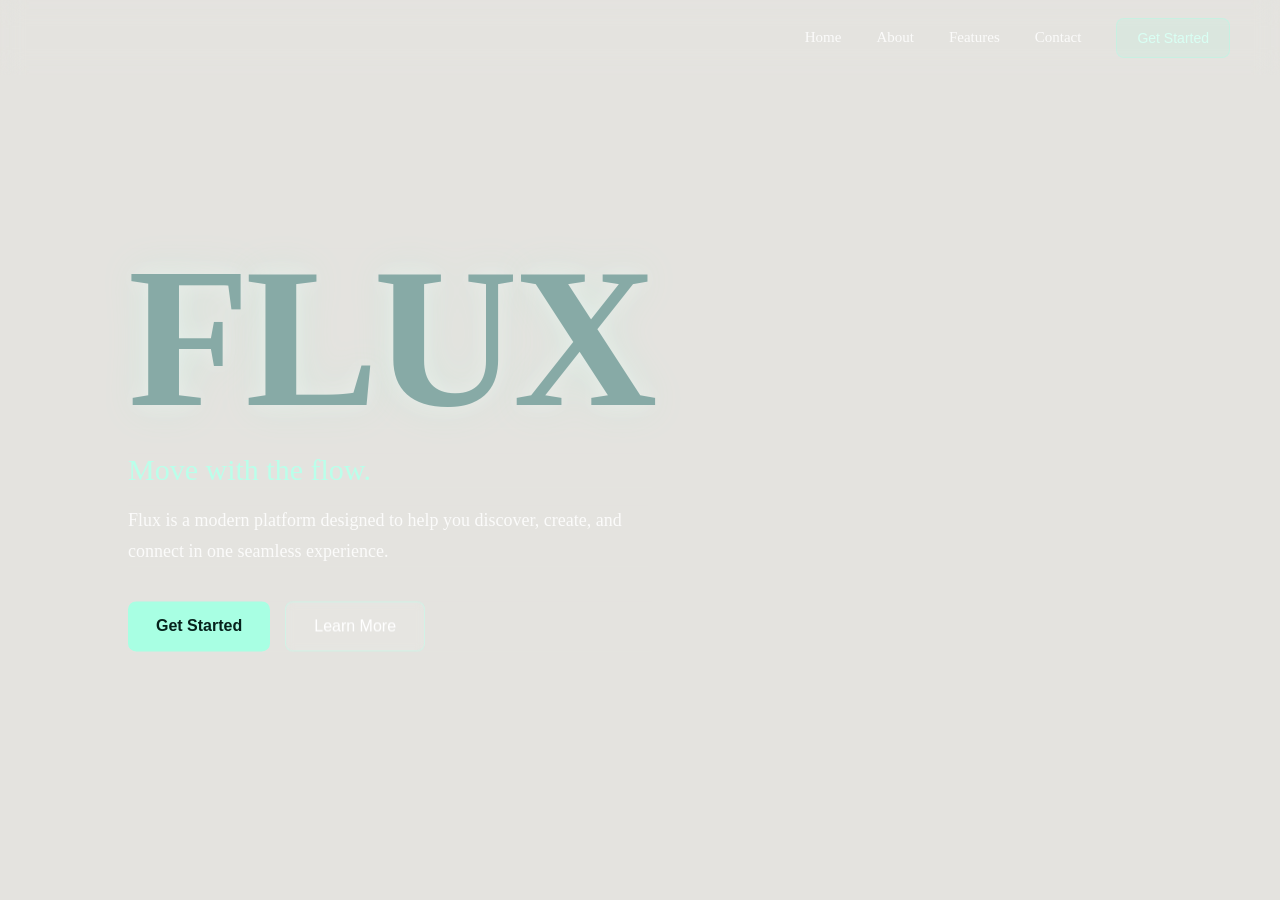
==== homepage.html @ 46a2a80a "added map page" ====
<!DOCTYPE html>
<html lang="en">

<head>
    <meta charset="UTF-8">
    <meta name="viewport" content="width=device-width, initial-scale=1.0">
    <title>Flux</title>
    <link rel="stylesheet" href="homepage.css">
</head>

<body>

    <header class="navbar">
        <nav>
            <a href="#">Home</a>
            <a href="#">About</a>
            <a href="#">Features</a>
            <a href="#">Contact</a>
        </nav>

        <button class="nav-button"> Get Started </button>
    </header>


    <div class="sub-content">
        <h1>
            FLUX
        </h1>
        <p class="tagline"> Move with the flow. </p>
        <p class="description"> Flux is a modern platform designed to help you discover, create, and connect in one
            seamless experience. </p>
        <div class="buttons">
            <button class="primary-button"> Get Started </button>
            <button class="secondary-button"> Learn More </button>
        </div>

</body>

</html>
---- homepage.css ----
* {
    margin: 0;
    padding: 0;
    box-sizing: border-box;
    background-color: rgb(228, 227, 223);
}

#homepage {
    width: 100%;
    height: 100%;
}

.navbar {
    position: fixed;
    top: 0;
    left: 0;
    width: 100%;
    height: 75px;
    display: flex;
    align-items: center;
    padding: 0 50px;
    background: transparent;
    backdrop-filter: blur(12px);
    z-index: 10;
}


/* ========================= NAVIGATION ========================= */
nav {
    display: flex;
    gap: 35px;
    margin-left: auto;
    margin-right: 35px;
}

nav a {
    color: rgba(255, 255, 255, 0.85);
    text-decoration: none;
    font-size: 15px;
    transition: 0.2s;
}

nav a:hover {
    color: #a8ffe3;
}

/* ========================= NAV BUTTON ========================= */
.nav-button {
    padding: 11px 20px;
    border: 1px solid rgba(170, 255, 230, 0.4);
    border-radius: 8px;
    background: rgba(147, 248, 218, 0.12);
    color: #d9fff3;
    font-size: 14px;
    cursor: pointer;
    transition: 0.2s;
}

.nav-button:hover {
    background: rgba(170, 255, 230, 0.25);
}

/* ========================= HOMEPAGE ========================= */
.homepage {
    position: relative;
    width: 100%;
    height: 100vh;
    overflow: hidden;
}

/* ========================= AURORA IMAGE ========================= */
#homepage {
    position: absolute;
    width: 100%;
    height: 100%;
    object-fit: cover;
    top: 0;
    left: 0;
    z-index: 0;
}

/* ========================= DARK OVERLAY ========================= */
.homepage::after {
    content: "";
    position: absolute;
    inset: 0;
    background: linear-gradient(90deg, rgba(61, 91, 85, 0.75), rgba(4, 25, 21, 0.25), rgba(4, 25, 21, 0.05));
    z-index: 1;
}

/* ========================= HERO CONTENT ========================= */
.sub-content {
    position: absolute;
    z-index: 2;
    top: 50%;
    left: 10%;
    transform: translateY(-50%);
    max-width: 600px;
}

/* ========================= MAIN TITLE ========================= */
.sub-content h1 {
    font-size: 200px;
    line-height: 0.9;
    letter-spacing: -5px;
    margin-bottom: 25px;
    color: white;
    text-shadow: 0 0 20px rgba(255, 255, 255, 0.35), 0 0 40px rgba(150, 255, 220, 0.2);
}

/* Mint accent */
.sub-content h1 {
    color: #87AAA6;
}

/* ========================= TAGLINE ========================= */
.tagline {
    font-size: 30px;
    font-weight: 500;
    color: #baffea;
    margin-bottom: 18px;
}

/* ========================= DESCRIPTION ========================= */
.description {
    font-size: 18px;
    line-height: 1.7;
    color: rgba(255, 255, 255, 0.85);
    max-width: 520px;
    margin-bottom: 35px;
}

/* ========================= BUTTONS ========================= */
.buttons {
    display: flex;
    gap: 15px;
}

/* Main button */
.primary-button {
    padding: 15px 28px;
    border: none;
    border-radius: 8px;
    background: #a8ffe3;
    color: #06221c;
    font-size: 16px;
    font-weight: 700;
    cursor: pointer;
    transition: 0.25s;
}

.primary-button:hover {
    transform: translateY(-3px);
    box-shadow: 0 8px 30px rgba(120, 255, 215, 0.35);
}

/* Secondary button */
.secondary-button {
    padding: 15px 28px;
    border: 1px solid rgba(190, 255, 235, 0.5);
    border-radius: 8px;
    background: rgba(255, 255, 255, 0.08);
    color: white;
    font-size: 16px;
    cursor: pointer;
    backdrop-filter: blur(5px);
    transition: 0.25s;
}

.secondary-button:hover {
    background: rgba(255, 255, 255, 0.18);
}
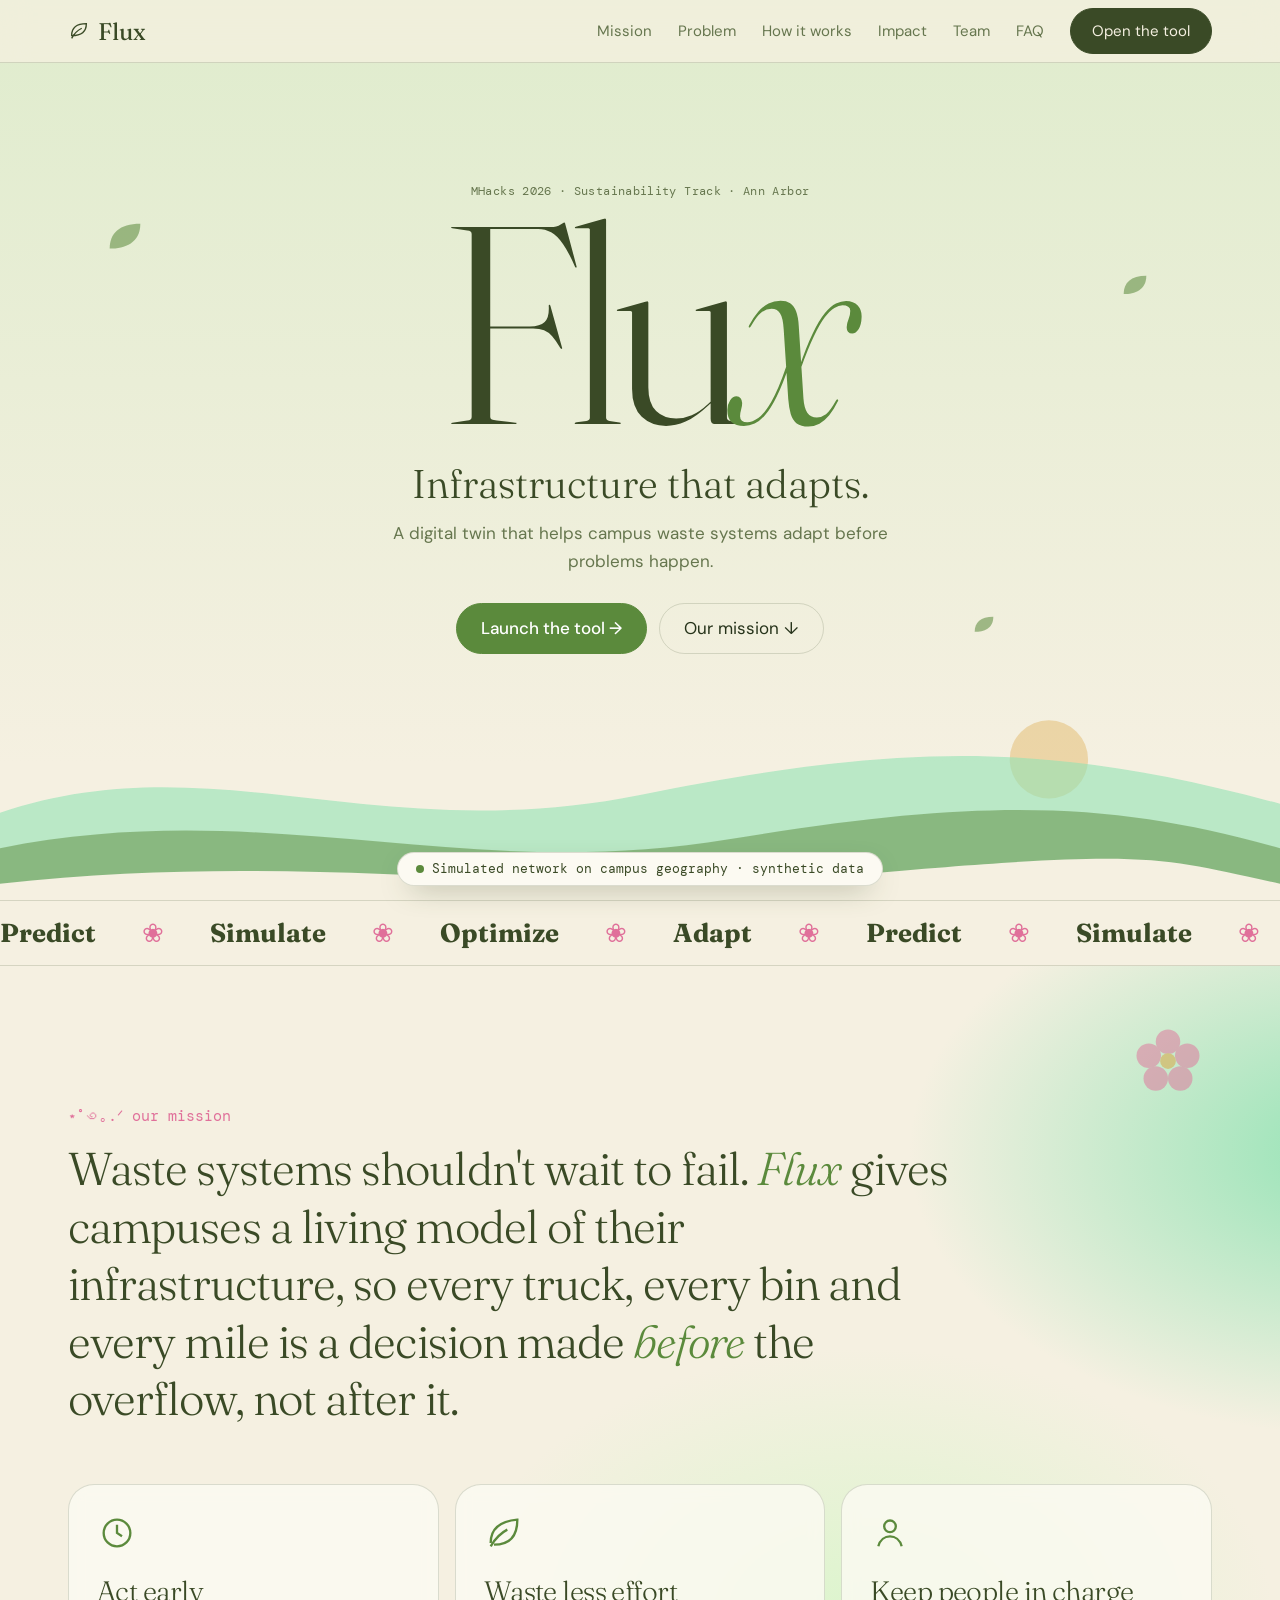
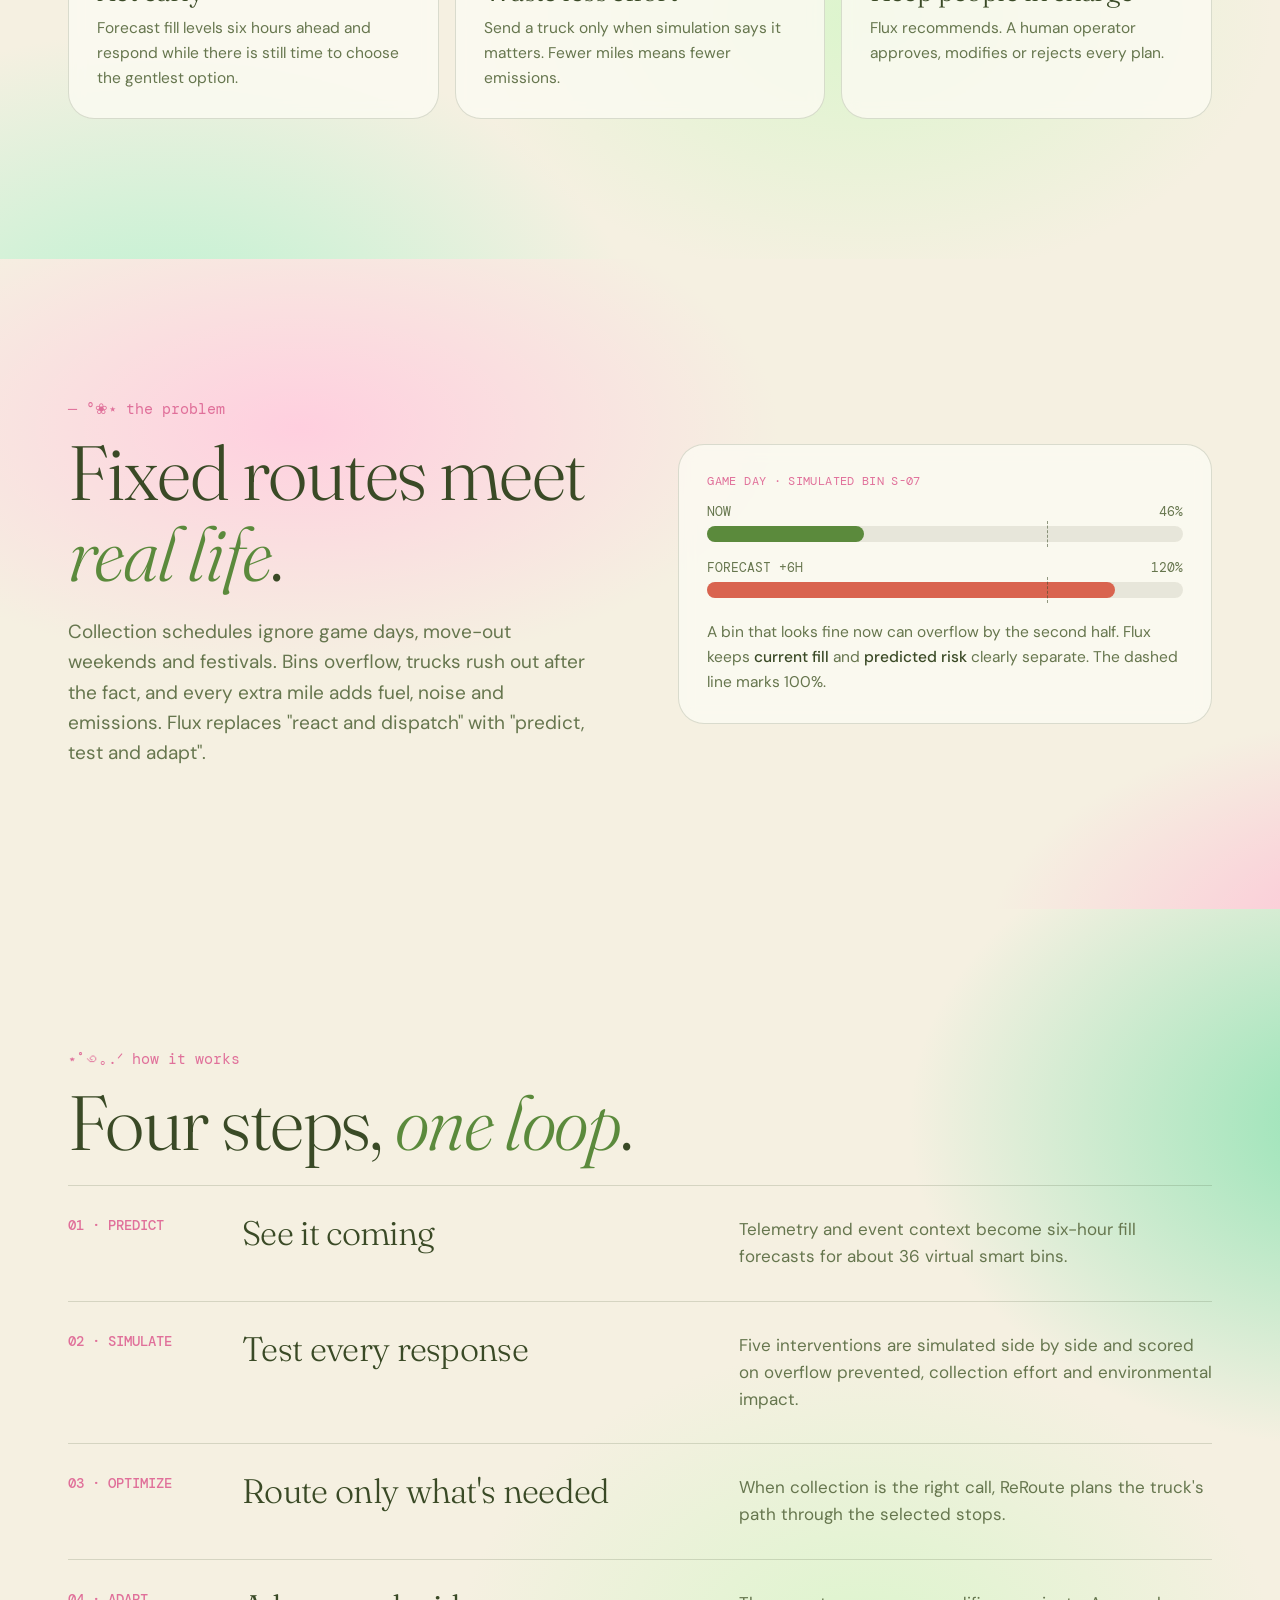
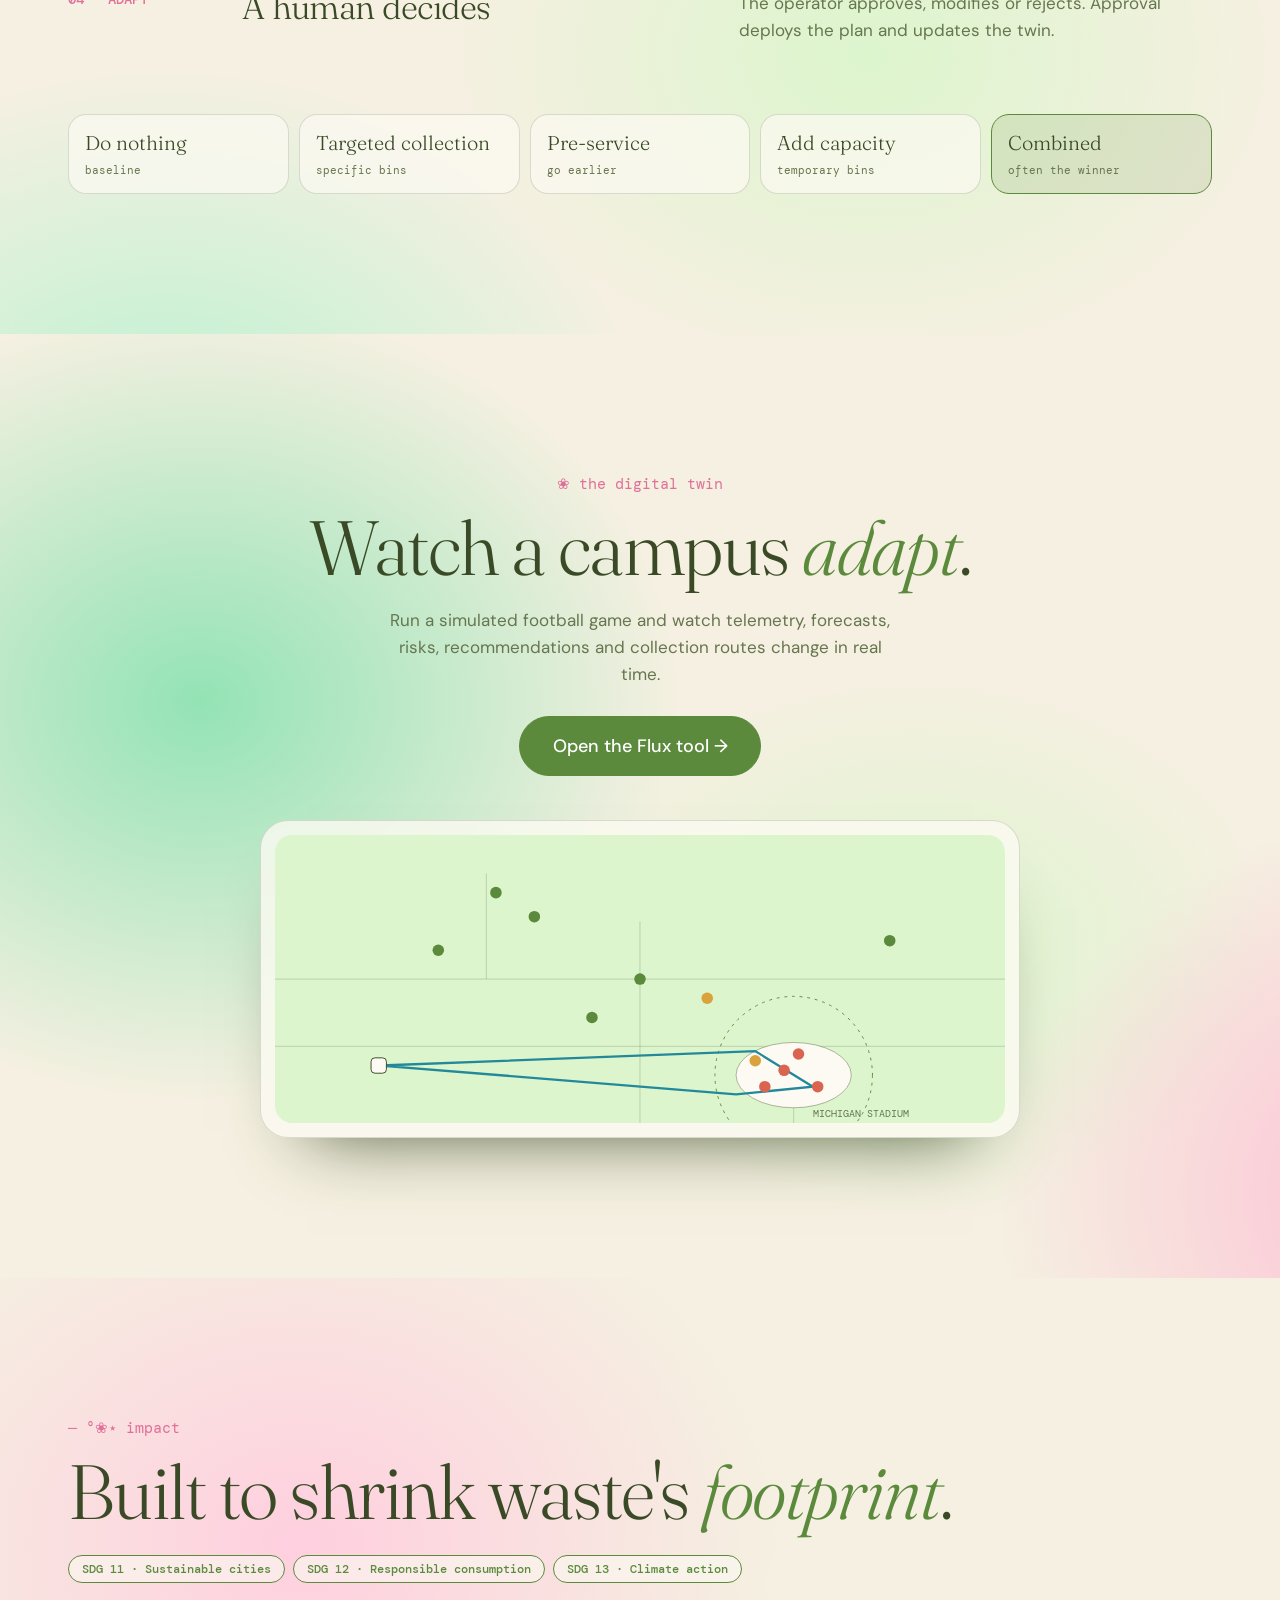
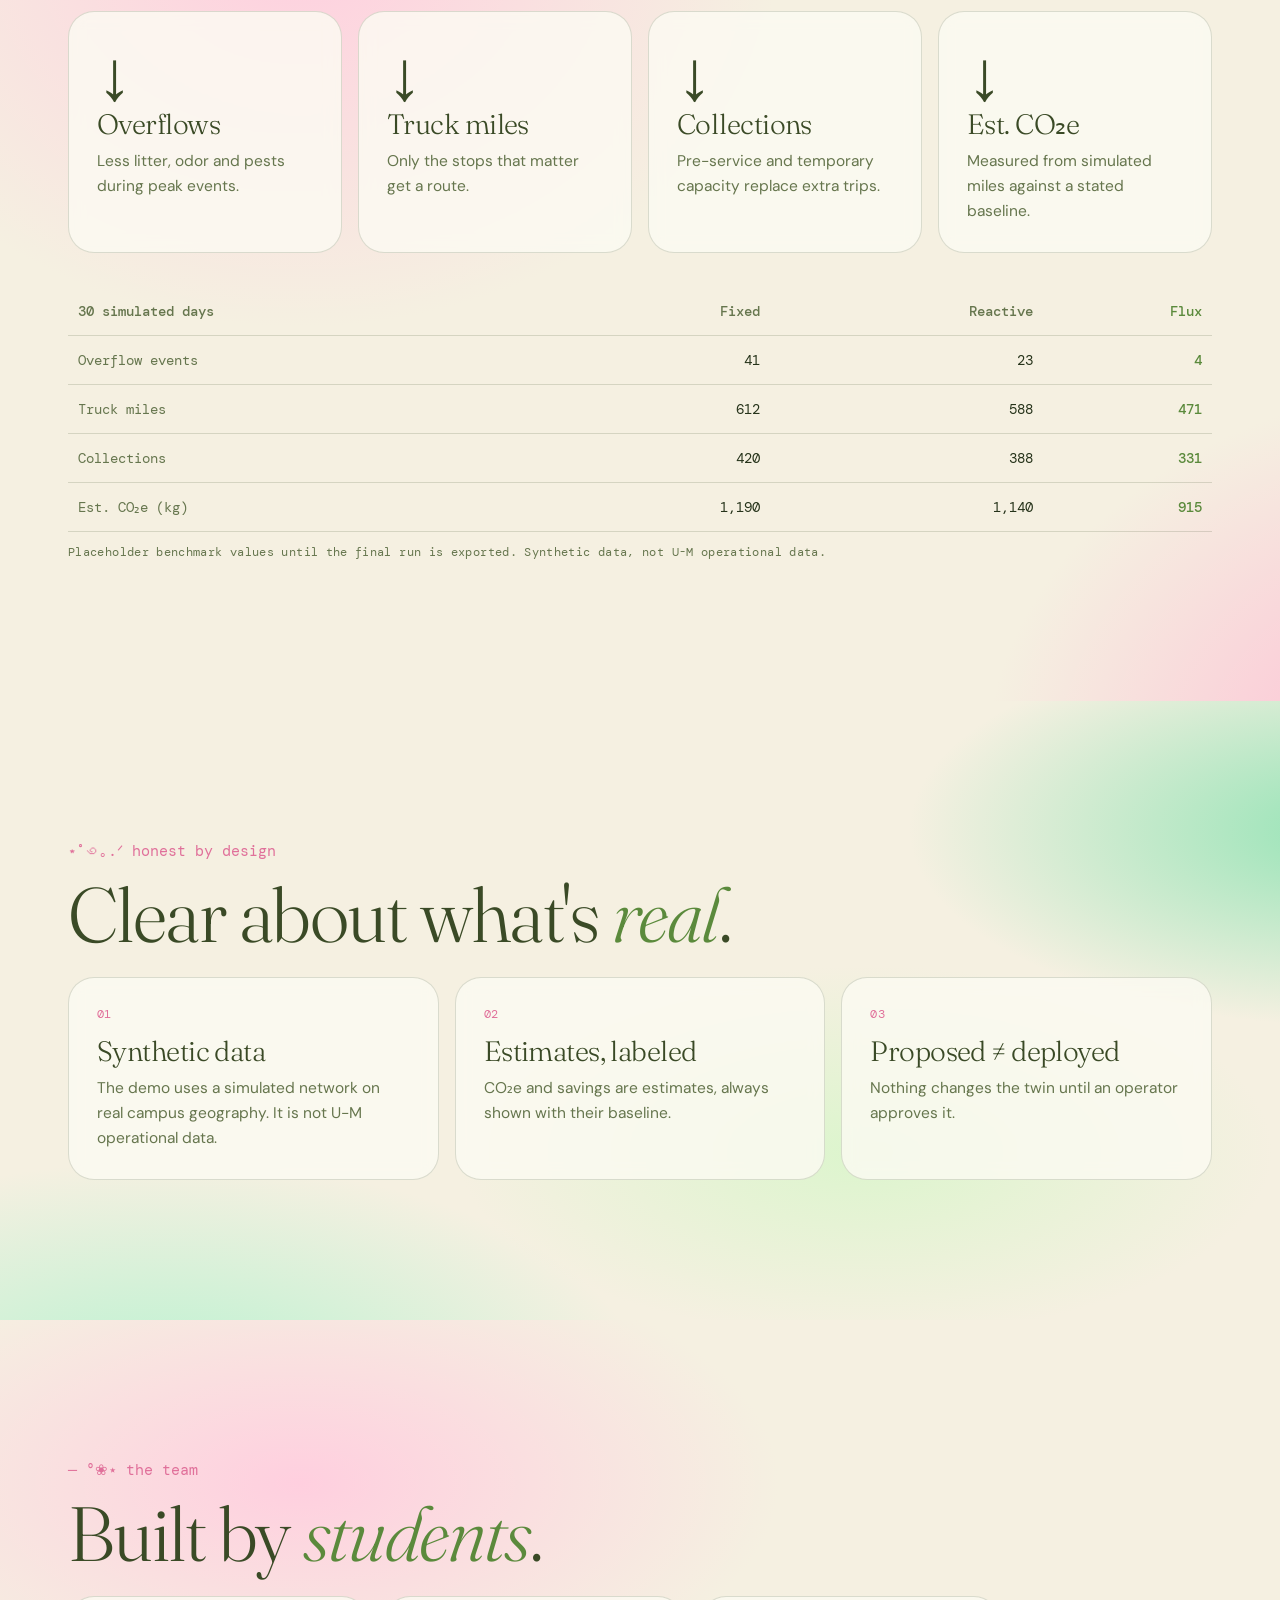
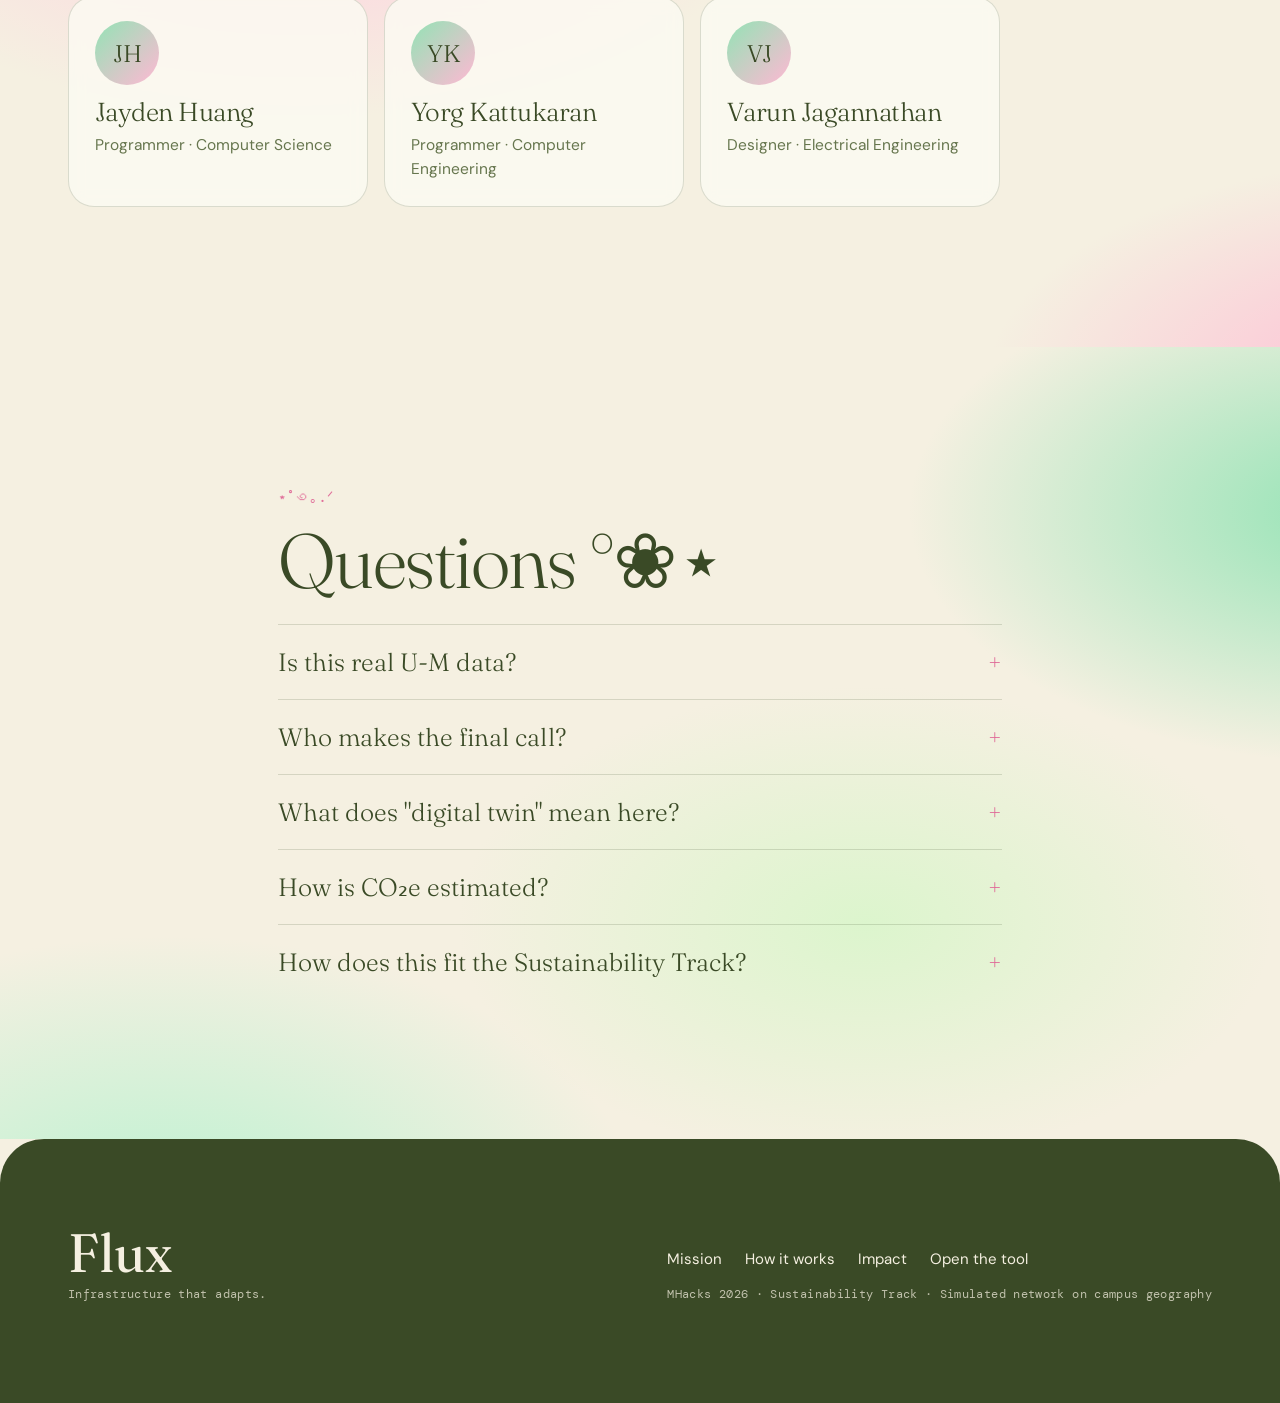
==== commit 84a2f092: "created and designed the homepage" ====
--- a/homepage.html
+++ b/homepage.html
@@ -2,37 +2,1087 @@
 <html lang="en">
 
 <head>
-    <meta charset="UTF-8">
-    <meta name="viewport" content="width=device-width, initial-scale=1.0">
-    <title>Flux</title>
+    <meta charset="utf-8">
+    <meta name="viewport" content="width=device-width, initial-scale=1, viewport-fit=cover">
+
+    <title>FLUX · Infrastructure that adapts</title>
+
+    <link
+        href="https://fonts.googleapis.com/css2?family=DM+Mono:wght@400;500&family=DM+Sans:wght@400;500&family=Fraunces:ital,opsz,wght@0,9..144,300;0,9..144,400;1,9..144,300&display=swap"
+        rel="stylesheet">
+
     <link rel="stylesheet" href="homepage.css">
 </head>
 
 <body>
 
-    <header class="navbar">
-        <nav>
-            <a href="#">Home</a>
-            <a href="#">About</a>
-            <a href="#">Features</a>
-            <a href="#">Contact</a>
-        </nav>
-
-        <button class="nav-button"> Get Started </button>
-    </header>
-
-
-    <div class="sub-content">
-        <h1>
-            FLUX
-        </h1>
-        <p class="tagline"> Move with the flow. </p>
-        <p class="description"> Flux is a modern platform designed to help you discover, create, and connect in one
-            seamless experience. </p>
-        <div class="buttons">
-            <button class="primary-button"> Get Started </button>
-            <button class="secondary-button"> Learn More </button>
-        </div>
+    <!-- SVG ICONS -->
+    <svg width="0" height="0" style="position:absolute">
+        <defs>
+
+            <symbol id="lf" viewBox="0 0 24 24">
+                <path d="M20 4C9 4 4 9 4 17c8 0 16-3 16-13Z" fill="currentColor" />
+            </symbol>
+
+            <symbol id="fw" viewBox="0 0 40 40">
+                <g fill="currentColor">
+                    <circle cx="20" cy="9" r="7" />
+                    <circle cx="31" cy="17" r="7" />
+                    <circle cx="27" cy="30" r="7" />
+                    <circle cx="13" cy="30" r="7" />
+                    <circle cx="9" cy="17" r="7" />
+                </g>
+
+                <circle cx="20" cy="20" r="4.5" fill="var(--amber)" />
+            </symbol>
+
+        </defs>
+    </svg>
+
+
+    <!-- TOAST -->
+    <div class="toast" id="toast">
+        Tool link coming soon
+    </div>
+
+
+    <!-- NAVIGATION -->
+    <div class="nav">
+
+        <div class="w">
+
+            <a class="logo" href="#top">
+
+                <svg width="22" height="22" viewBox="0 0 24 24" fill="none" stroke="currentColor" stroke-width="1.5">
+
+                    <path d="M20 4C9 4 4 9 4 17c8 0 16-3 16-13ZM4 20c3-6 7-9 11-11" />
+
+                </svg>
+
+                Flux
+
+            </a>
+
+
+            <nav>
+
+                <a href="#mission">Mission</a>
+
+                <a href="#problem">Problem</a>
+
+                <a href="#how">How it works</a>
+
+                <a href="#impact">Impact</a>
+
+                <a href="#team">Team</a>
+
+                <a href="#faq">FAQ</a>
+
+                <a class="btn pill" href="#" data-tool>
+                    Open the tool
+                </a>
+
+            </nav>
+
+        </div>
+
+    </div>
+
+
+    <!-- SIMULATION NOTICE -->
+    <div class="disc">
+        <i></i>
+        Simulated network on campus geography · synthetic data
+    </div>
+
+
+    <!-- HERO -->
+    <section class="hero" id="top">
+
+        <div class="w">
+
+            <svg class="leaf" style="left:8%;top:24%" width="46" height="46">
+
+                <use href="#lf"></use>
+
+            </svg>
+
+
+            <svg class="leaf" style="right:10%;top:30%;animation-delay:-3s" width="34" height="34">
+
+                <use href="#lf"></use>
+
+            </svg>
+
+
+            <svg class="leaf" style="right:22%;top:68%;animation-delay:-6s" width="28" height="28">
+
+                <use href="#lf"></use>
+
+            </svg>
+
+
+            <span class="m rv in">
+                MHacks 2026 · Sustainability Track · Ann Arbor
+            </span>
+
+
+            <h1 class="rv in">
+                Flu<em>x</em>
+            </h1>
+
+
+            <p class="tag rv in">
+                Infrastructure that adapts.
+            </p>
+
+
+            <p class="rv in">
+                A digital twin that helps campus waste systems adapt before problems happen.
+            </p>
+
+
+            <div class="bt rv in">
+
+                <a class="btn go" href="#" data-tool>
+                    Launch the tool →
+                </a>
+
+                <a class="btn" href="#mission">
+                    Our mission ↓
+                </a>
+
+            </div>
+
+        </div>
+
+
+        <!-- HILLS -->
+        <svg class="hills" viewBox="0 0 1440 220" preserveAspectRatio="none">
+
+            <circle cx="1180" cy="60" r="44" fill="var(--amber)" opacity=".35" />
+
+            <path d="M0 120C240 40 420 160 720 100S1180 40 1440 110V220H0Z" fill="var(--m1)" opacity=".6" />
+
+            <path d="M0 160C300 100 520 200 820 150S1260 110 1440 160V220H0Z" fill="var(--leaf)" opacity=".5" />
+
+            <path d="M0 200C360 160 620 220 960 190S1300 170 1440 200V220H0Z" fill="var(--bg)" />
+
+        </svg>
+
+    </section>
+
+
+    <!-- MOVING TEXT -->
+    <div class="mq" aria-hidden="true">
+
+        <div>
+
+            <b>Predict</b>
+            <span>❀</span>
+
+            <b>Simulate</b>
+            <span>❀</span>
+
+            <b>Optimize</b>
+            <span>❀</span>
+
+            <b>Adapt</b>
+            <span>❀</span>
+
+            <b>Predict</b>
+            <span>❀</span>
+
+            <b>Simulate</b>
+            <span>❀</span>
+
+            <b>Optimize</b>
+            <span>❀</span>
+
+            <b>Adapt</b>
+            <span>❀</span>
+
+        </div>
+
+    </div>
+
+
+    <!-- MISSION -->
+    <section class="sec mint" id="mission">
+
+        <svg class="fl" style="right:6%;top:60px" width="70" height="70">
+
+            <use href="#fw"></use>
+
+        </svg>
+
+
+        <div class="w">
+
+            <span class="orn rv">
+                ⋆˚꩜｡.ᐟ our mission
+            </span>
+
+
+            <p class="lead rv">
+
+                Waste systems shouldn't wait to fail.
+
+                <em>Flux</em>
+
+                gives campuses a living model of their infrastructure,
+                so every truck, every bin and every mile is a decision
+                made <em>before</em> the overflow, not after it.
+
+            </p>
+
+
+            <div class="grid g3" style="margin-top:56px">
+
+
+                <div class="card rv">
+
+                    <svg class="ico" viewBox="0 0 24 24" fill="none" stroke="currentColor" stroke-width="1.4">
+
+                        <circle cx="12" cy="12" r="8" />
+
+                        <path d="M12 7v5l3 2" />
+
+                    </svg>
+
+                    <h4>Act early</h4>
+
+                    <p>
+                        Forecast fill levels six hours ahead and respond while
+                        there is still time to choose the gentlest option.
+                    </p>
+
+                </div>
+
+
+                <div class="card rv d1">
+
+                    <svg class="ico" viewBox="0 0 24 24" fill="none" stroke="currentColor" stroke-width="1.4">
+
+                        <path d="M4 18c0-8 5-13 16-14
+                                 0 10-5 15-14 15" />
+
+                        <path d="M4 20c3-5 6-8 10-10" />
+
+                    </svg>
+
+                    <h4>Waste less effort</h4>
+
+                    <p>
+                        Send a truck only when simulation says it matters.
+                        Fewer miles means fewer emissions.
+                    </p>
+
+                </div>
+
+
+                <div class="card rv d2">
+
+                    <svg class="ico" viewBox="0 0 24 24" fill="none" stroke="currentColor" stroke-width="1.4">
+
+                        <circle cx="12" cy="8" r="3.5" />
+
+                        <path d="M5 20c1-4 4-6 7-6s6 2 7 6" />
+
+                    </svg>
+
+                    <h4>Keep people in charge</h4>
+
+                    <p>
+                        Flux recommends. A human operator approves,
+                        modifies or rejects every plan.
+                    </p>
+
+                </div>
+
+            </div>
+
+        </div>
+
+    </section>
+
+
+    <!-- PROBLEM -->
+    <section class="sec blush" id="problem">
+
+        <div class="w">
+
+            <div class="grid g2 problem-grid">
+
+                <div class="rv">
+
+                    <span class="orn">
+                        ─ °❀⋆ the problem
+                    </span>
+
+                    <h2>
+                        Fixed routes meet
+                        <em>real life</em>.
+                    </h2>
+
+                    <p class="problem-text">
+
+                        Collection schedules ignore game days,
+                        move-out weekends and festivals.
+
+                        Bins overflow, trucks rush out after the fact,
+                        and every extra mile adds fuel, noise and emissions.
+
+                        Flux replaces "react and dispatch"
+                        with "predict, test and adapt".
+
+                    </p>
+
+                </div>
+
+
+                <div class="card rv d1">
+
+                    <span class="m">
+                        GAME DAY · SIMULATED BIN S-07
+                    </span>
+
+
+                    <div class="fcst">
+
+                        <div>
+
+                            <div class="t">
+                                <span>NOW</span>
+                                <span>46%</span>
+                            </div>
+
+                            <div class="trk">
+                                <i style="--w:32.9%"></i>
+                                <u></u>
+                            </div>
+
+                        </div>
+
+
+                        <div>
+
+                            <div class="t">
+                                <span>FORECAST +6H</span>
+                                <span>120%</span>
+                            </div>
+
+                            <div class="trk">
+
+                                <i class="hi" style="--w:85.7%">
+                                </i>
+
+                                <u></u>
+
+                            </div>
+
+                        </div>
+
+                    </div>
+
+
+                    <p class="forecast-text">
+
+                        A bin that looks fine now can overflow by the
+                        second half.
+
+                        Flux keeps
+                        <b>current fill</b>
+                        and
+                        <b>predicted risk</b>
+                        clearly separate.
+
+                        The dashed line marks 100%.
+
+                    </p>
+
+                </div>
+
+            </div>
+
+        </div>
+
+    </section>
+
+
+    <!-- HOW IT WORKS -->
+    <section class="sec mint" id="how">
+
+        <div class="w">
+
+            <div class="rv">
+
+                <span class="orn">
+                    ⋆˚꩜｡.ᐟ how it works
+                </span>
+
+                <h2>
+                    Four steps,
+                    <em>one loop</em>.
+                </h2>
+
+            </div>
+
+
+            <ul class="steps rv">
+
+                <li>
+
+                    <b>01 · PREDICT</b>
+
+                    <h4>See it coming</h4>
+
+                    <span>
+                        Telemetry and event context become
+                        six-hour fill forecasts for about
+                        36 virtual smart bins.
+                    </span>
+
+                </li>
+
+
+                <li>
+
+                    <b>02 · SIMULATE</b>
+
+                    <h4>Test every response</h4>
+
+                    <span>
+                        Five interventions are simulated side
+                        by side and scored on overflow prevented,
+                        collection effort and environmental impact.
+                    </span>
+
+                </li>
+
+
+                <li>
+
+                    <b>03 · OPTIMIZE</b>
+
+                    <h4>Route only what's needed</h4>
+
+                    <span>
+                        When collection is the right call,
+                        ReRoute plans the truck's path through
+                        the selected stops.
+                    </span>
+
+                </li>
+
+
+                <li>
+
+                    <b>04 · ADAPT</b>
+
+                    <h4>A human decides</h4>
+
+                    <span>
+                        The operator approves, modifies or rejects.
+                        Approval deploys the plan and updates the twin.
+                    </span>
+
+                </li>
+
+            </ul>
+
+
+            <div class="five rv">
+
+                <div>
+                    Do nothing
+                    <small>baseline</small>
+                </div>
+
+                <div>
+                    Targeted collection
+                    <small>specific bins</small>
+                </div>
+
+                <div>
+                    Pre-service
+                    <small>go earlier</small>
+                </div>
+
+                <div>
+                    Add capacity
+                    <small>temporary bins</small>
+                </div>
+
+                <div>
+                    Combined
+                    <small>often the winner</small>
+                </div>
+
+            </div>
+
+        </div>
+
+    </section>
+
+
+    <!-- TOOL -->
+    <section class="sec duo cta" id="tool">
+
+        <div class="w">
+
+            <span class="orn rv">
+                ❀ the digital twin
+            </span>
+
+            <h2 class="rv">
+                Watch a campus
+                <em>adapt</em>.
+            </h2>
+
+            <p class="rv">
+                Run a simulated football game and watch telemetry,
+                forecasts, risks, recommendations and collection
+                routes change in real time.
+            </p>
+
+
+            <a class="btn go rv" href="#" data-tool style="font-size:18px;padding:.8em 1.8em">
+
+                Open the Flux tool →
+
+            </a>
+
+
+            <div class="prev rv">
+
+                <svg viewBox="0 0 760 300" role="img" aria-label="Preview of the Flux map">
+
+                    <rect width="760" height="300" rx="18" fill="var(--m2)" />
+
+
+                    <g stroke="var(--moss)" stroke-opacity=".22" fill="none">
+
+                        <path d="M0 150H760" />
+                        <path d="M0 220H760" />
+                        <path d="M380 90V300" />
+                        <path d="M220 40V150" />
+                        <path d="M540 220V300" />
+
+                    </g>
+
+
+                    <ellipse cx="540" cy="250" rx="60" ry="34" fill="var(--card)" stroke="var(--moss)"
+                        stroke-opacity=".4" />
+
+
+                    <circle cx="540" cy="250" r="82" fill="none" stroke="var(--leaf)" stroke-dasharray="3 5" />
+
+
+                    <path d="M110 240L500 225L560 262L480 270L110 240" fill="none" stroke="#23899a"
+                        stroke-width="2.4" />
+
+
+                    <g fill="var(--leaf)">
+
+                        <circle cx="230" cy="60" r="6" />
+                        <circle cx="270" cy="85" r="6" />
+                        <circle cx="380" cy="150" r="6" />
+                        <circle cx="330" cy="190" r="6" />
+                        <circle cx="640" cy="110" r="6" />
+                        <circle cx="170" cy="120" r="6" />
+
+                    </g>
+
+
+                    <g fill="var(--amber)">
+
+                        <circle cx="500" cy="235" r="6" />
+                        <circle cx="450" cy="170" r="6" />
+
+                    </g>
+
+
+                    <g fill="var(--coral)">
+
+                        <circle cx="530" cy="245" r="6" />
+                        <circle cx="565" cy="262" r="6" />
+                        <circle cx="545" cy="228" r="6" />
+                        <circle cx="510" cy="262" r="6" />
+
+                    </g>
+
+
+                    <rect x="100" y="232" width="16" height="16" rx="4" fill="var(--card)" stroke="var(--moss)" />
+
+
+                    <text x="560" y="294" font-family="DM Mono" font-size="10" fill="var(--sage)">
+
+                        MICHIGAN STADIUM
+
+                    </text>
+
+                </svg>
+
+            </div>
+
+        </div>
+
+    </section>
+
+
+    <!-- IMPACT -->
+    <section class="sec blush" id="impact">
+
+        <div class="w">
+
+            <div class="rv">
+
+                <span class="orn">
+                    ─ °❀⋆ impact
+                </span>
+
+                <h2>
+                    Built to shrink waste's
+                    <em>footprint</em>.
+                </h2>
+
+
+                <div class="chips">
+
+                    <span>SDG 11 · Sustainable cities</span>
+                    <span>SDG 12 · Responsible consumption</span>
+                    <span>SDG 13 · Climate action</span>
+
+                </div>
+
+            </div>
+
+
+            <div class="grid g4">
+
+                <div class="card rv">
+
+                    <span class="big">↓</span>
+
+                    <h4>Overflows</h4>
+
+                    <p>
+                        Less litter, odor and pests during peak events.
+                    </p>
+
+                </div>
+
+
+                <div class="card rv d1">
+
+                    <span class="big">↓</span>
+
+                    <h4>Truck miles</h4>
+
+                    <p>
+                        Only the stops that matter get a route.
+                    </p>
+
+                </div>
+
+
+                <div class="card rv d2">
+
+                    <span class="big">↓</span>
+
+                    <h4>Collections</h4>
+
+                    <p>
+                        Pre-service and temporary capacity
+                        replace extra trips.
+                    </p>
+
+                </div>
+
+
+                <div class="card rv d2">
+
+                    <span class="big">↓</span>
+
+                    <h4>Est. CO₂e</h4>
+
+                    <p>
+                        Measured from simulated miles against
+                        a stated baseline.
+                    </p>
+
+                </div>
+
+            </div>
+
+
+            <div class="sc rv">
+
+                <table>
+
+                    <thead>
+
+                        <tr>
+                            <th>30 simulated days</th>
+                            <th>Fixed</th>
+                            <th>Reactive</th>
+                            <th class="f">Flux</th>
+                        </tr>
+
+                    </thead>
+
+
+                    <tbody>
+
+                        <tr>
+                            <td>Overflow events</td>
+                            <td>41</td>
+                            <td>23</td>
+                            <td class="f">4</td>
+                        </tr>
+
+                        <tr>
+                            <td>Truck miles</td>
+                            <td>612</td>
+                            <td>588</td>
+                            <td class="f">471</td>
+                        </tr>
+
+                        <tr>
+                            <td>Collections</td>
+                            <td>420</td>
+                            <td>388</td>
+                            <td class="f">331</td>
+                        </tr>
+
+                        <tr>
+                            <td>Est. CO₂e (kg)</td>
+                            <td>1,190</td>
+                            <td>1,140</td>
+                            <td class="f">915</td>
+                        </tr>
+
+                    </tbody>
+
+                </table>
+
+            </div>
+
+
+            <p class="m" style="margin-top:12px">
+                Placeholder benchmark values until the final run is exported.
+                Synthetic data, not U-M operational data.
+            </p>
+
+        </div>
+
+    </section>
+
+
+    <!-- HONEST BY DESIGN -->
+    <section class="sec mint">
+
+        <div class="w">
+
+            <div class="rv">
+
+                <span class="orn">
+                    ⋆˚꩜｡.ᐟ honest by design
+                </span>
+
+                <h2>
+                    Clear about what's
+                    <em>real</em>.
+                </h2>
+
+            </div>
+
+
+            <div class="grid g3">
+
+                <div class="card rv">
+
+                    <span class="m">01</span>
+
+                    <h4>Synthetic data</h4>
+
+                    <p>
+                        The demo uses a simulated network on real
+                        campus geography. It is not U-M operational data.
+                    </p>
+
+                </div>
+
+
+                <div class="card rv d1">
+
+                    <span class="m">02</span>
+
+                    <h4>Estimates, labeled</h4>
+
+                    <p>
+                        CO₂e and savings are estimates,
+                        always shown with their baseline.
+                    </p>
+
+                </div>
+
+
+                <div class="card rv d2">
+
+                    <span class="m">03</span>
+
+                    <h4>Proposed ≠ deployed</h4>
+
+                    <p>
+                        Nothing changes the twin until an operator
+                        approves it.
+                    </p>
+
+                </div>
+
+            </div>
+
+        </div>
+
+    </section>
+
+
+    <!-- TEAM -->
+    <section class="sec blush" id="team">
+
+        <div class="w">
+
+            <div class="rv">
+
+                <span class="orn">
+                    ─ °❀⋆ the team
+                </span>
+
+                <h2>
+                    Built by
+                    <em>students</em>.
+                </h2>
+
+            </div>
+
+
+            <div class="team">
+
+                <div class="card rv">
+
+                    <div class="av">JH</div>
+
+                    <h4>Jayden Huang</h4>
+
+                    <p>
+                        Programmer · Computer Science
+                    </p>
+
+                </div>
+
+
+                <div class="card rv d1">
+
+                    <div class="av">YK</div>
+
+                    <h4>Yorg Kattukaran</h4>
+
+                    <p>
+                        Programmer · Computer Engineering
+                    </p>
+
+                </div>
+
+
+                <div class="card rv d2">
+
+                    <div class="av">VJ</div>
+
+                    <h4>Varun Jagannathan</h4>
+
+                    <p>
+                        Designer · Electrical Engineering
+                    </p>
+
+                </div>
+
+            </div>
+
+        </div>
+
+    </section>
+
+
+    <!-- FAQ -->
+    <section class="sec mint" id="faq">
+
+        <div class="w faq">
+
+            <div class="rv">
+
+                <span class="orn">
+                    ⋆˚꩜｡.ᐟ
+                </span>
+
+                <h2>
+                    Questions °❀⋆
+                </h2>
+
+            </div>
+
+
+            <div class="rv">
+
+                <div class="q">
+
+                    <button>
+                        Is this real U-M data?
+                        <i>+</i>
+                    </button>
+
+                    <div class="a">
+                        <div>
+                            <p>
+                                No. The network is simulated on real
+                                campus geography with clearly labeled
+                                synthetic waste data.
+                            </p>
+                        </div>
+                    </div>
+
+                </div>
+
+
+                <div class="q">
+
+                    <button>
+                        Who makes the final call?
+                        <i>+</i>
+                    </button>
+
+                    <div class="a">
+                        <div>
+                            <p>
+                                A human operator. Flux recommends,
+                                and nothing is deployed until it is approved.
+                            </p>
+                        </div>
+                    </div>
+
+                </div>
+
+
+                <div class="q">
+
+                    <button>
+                        What does "digital twin" mean here?
+                        <i>+</i>
+                    </button>
+
+                    <div class="a">
+                        <div>
+                            <p>
+                                A live virtual model of the waste network:
+                                bins, depot, trucks and campus areas,
+                                which updates as conditions change.
+                            </p>
+                        </div>
+                    </div>
+
+                </div>
+
+
+                <div class="q">
+
+                    <button>
+                        How is CO₂e estimated?
+                        <i>+</i>
+                    </button>
+
+                    <div class="a">
+                        <div>
+                            <p>
+                                From simulated truck miles and a stated
+                                emissions factor, compared against a
+                                named baseline.
+                            </p>
+                        </div>
+                    </div>
+
+                </div>
+
+
+                <div class="q">
+
+                    <button>
+                        How does this fit the Sustainability Track?
+                        <i>+</i>
+                    </button>
+
+                    <div class="a">
+                        <div>
+                            <p>
+                                Flux reduces overflow, truck miles and
+                                collections, and reports the estimated
+                                environmental effect of each choice.
+                            </p>
+                        </div>
+                    </div>
+
+                </div>
+
+            </div>
+
+        </div>
+
+    </section>
+
+
+    <!-- FOOTER -->
+    <footer>
+
+        <div class="w">
+
+            <div>
+
+                <span class="logo">
+                    Flux
+                </span>
+
+                <p class="m">
+                    Infrastructure that adapts.
+                </p>
+
+            </div>
+
+
+            <div>
+
+                <a href="#mission">Mission</a>
+
+                <a href="#how">How it works</a>
+
+                <a href="#impact">Impact</a>
+
+                <a href="#" data-tool>
+                    Open the tool
+                </a>
+
+                <p class="m" style="margin-top:14px">
+                    MHacks 2026 · Sustainability Track ·
+                    Simulated network on campus geography
+                </p>
+
+            </div>
+
+        </div>
+
+    </footer>
+
+
+    <script src="homepage.js"></script>
 
 </body>
 
--- a/homepage.css
+++ b/homepage.css
@@ -1,172 +1,1197 @@
+:root {
+    --bg: #f5f0e1;
+    --card: #fcfaf2;
+    --ink: #26331a;
+    --moss: #3a4a26;
+    --sage: #66764e;
+    --line: rgba(58, 74, 38, .17);
+    --leaf: #5b8a3c;
+    --pink: #e0709a;
+    --amber: #d9a23a;
+    --coral: #d9644f;
+
+    --sky1: #dfeccd;
+    --sky2: #f5f0e1;
+    --on: #f5f0e1;
+
+    --m1: #93e3b5;
+    --m2: #dcf5cd;
+    --m3: #b8f2d0;
+
+    --p1: #ffcfdf;
+    --p2: #ffb8d3;
+
+    --serif: 'Fraunces', Georgia, serif;
+    --sans: 'DM Sans', system-ui, sans-serif;
+    --mono: 'DM Mono', ui-monospace, monospace;
+}
+
+
 * {
+    box-sizing: border-box;
     margin: 0;
-    padding: 0;
-    box-sizing: border-box;
-    background-color: rgb(228, 227, 223);
-}
-
-#homepage {
-    width: 100%;
-    height: 100%;
-}
-
-.navbar {
+}
+
+
+html {
+    scroll-behavior: smooth;
+    scroll-padding-top: 70px;
+}
+
+
+body {
+    background: var(--bg);
+    color: var(--ink);
+    font: 400 17px/1.6 var(--sans);
+    -webkit-font-smoothing: antialiased;
+    overflow-x: hidden;
+}
+
+
+button,
+.btn {
+    font: inherit;
+    color: inherit;
+    background: none;
+    border: 1px solid var(--line);
+    border-radius: 99px;
+    padding: .65em 1.4em;
+    cursor: pointer;
+    transition: all .35s ease;
+    text-decoration: none;
+    display: inline-block;
+}
+
+
+button:hover,
+.btn:hover {
+    border-color: var(--leaf);
+    transform: translateY(-2px);
+}
+
+
+:focus-visible {
+    outline: 2px solid var(--leaf);
+    outline-offset: 3px;
+}
+
+
+a {
+    color: inherit;
+}
+
+
+.m {
+    font: 400 12px/1.4 var(--mono);
+    color: var(--sage);
+    letter-spacing: .03em;
+}
+
+
+.w {
+    max-width: 1240px;
+    margin: 0 auto;
+    padding: 0 clamp(18px, 4vw, 48px);
+}
+
+
+h1,
+h2,
+h3,
+h4 {
+    font-family: var(--serif);
+    font-weight: 300;
+    letter-spacing: -.02em;
+    line-height: 1.05;
+    color: var(--moss);
+}
+
+
+h2 {
+    font-size: clamp(38px, 6vw, 78px);
+    margin-bottom: 22px;
+}
+
+
+h2 em {
+    font-style: italic;
+    color: var(--leaf);
+}
+
+
+/* NAVIGATION */
+
+.nav {
     position: fixed;
     top: 0;
     left: 0;
-    width: 100%;
-    height: 75px;
+    right: 0;
+    z-index: 20;
+
+    backdrop-filter: blur(14px);
+
+    background: rgba(245, 240, 225, .72);
+
+    border-bottom: 1px solid var(--line);
+}
+
+
+.nav .w {
+    display: flex;
+    justify-content: space-between;
+    align-items: center;
+    height: 62px;
+}
+
+
+.logo {
+    font: 400 24px var(--serif);
+    display: flex;
+    gap: 8px;
+    align-items: center;
+    text-decoration: none;
+    color: var(--moss);
+}
+
+
+.nav nav {
+    display: flex;
+    gap: 26px;
+    align-items: center;
+    font-size: 15px;
+}
+
+
+.nav nav a:not(.btn) {
+    text-decoration: none;
+    color: var(--sage);
+    transition: color .3s;
+}
+
+
+.nav nav a:not(.btn):hover {
+    color: var(--moss);
+}
+
+
+.pill {
+    background: var(--moss);
+    color: var(--on) !important;
+    border-color: var(--moss);
+}
+
+
+.pill:hover {
+    border-color: var(--moss);
+    box-shadow: 0 8px 24px -10px var(--moss);
+}
+
+
+.go {
+    background: var(--leaf);
+    color: #fff;
+    border-color: var(--leaf);
+    font-weight: 500;
+}
+
+
+.go:hover {
+    box-shadow: 0 12px 26px -10px var(--leaf);
+    border-color: var(--leaf);
+}
+
+
+/* HERO */
+
+.hero {
+    position: relative;
+    min-height: 100svh;
     display: flex;
     align-items: center;
-    padding: 0 50px;
-    background: transparent;
-    backdrop-filter: blur(12px);
-    z-index: 10;
-}
-
-
-/* ========================= NAVIGATION ========================= */
-nav {
+    text-align: center;
+
+    background: linear-gradient(var(--sky1),
+            var(--sky2) 85%);
+
+    overflow: hidden;
+
+    padding: 110px 0 180px;
+}
+
+
+.hero h1 {
+    font-size: clamp(88px, 22vw, 300px);
+    line-height: .85;
+    letter-spacing: -.05em;
+}
+
+
+.hero h1 em {
+    font-style: italic;
+    color: var(--leaf);
+}
+
+
+.hero .tag {
+    font: 300 clamp(22px, 3.2vw, 40px)/1.2 var(--serif);
+    color: var(--moss);
+    margin: 18px 0 12px;
+}
+
+
+.hero p {
+    max-width: 520px;
+    margin: 0 auto 28px;
+    color: var(--sage);
+}
+
+
+.hero .bt {
     display: flex;
-    gap: 35px;
-    margin-left: auto;
-    margin-right: 35px;
-}
-
-nav a {
-    color: rgba(255, 255, 255, 0.85);
+    gap: 12px;
+    justify-content: center;
+    flex-wrap: wrap;
+}
+
+
+.hills {
+    position: absolute;
+    left: 0;
+    right: 0;
+    bottom: -2px;
+    width: 100%;
+    height: auto;
+}
+
+
+.leaf {
+    position: absolute;
+    color: var(--leaf);
+    opacity: .55;
+    animation: sway 9s ease-in-out infinite;
+}
+
+
+@keyframes sway {
+    50% {
+        transform: translateY(-14px) rotate(8deg);
+    }
+}
+
+
+/* MOVING TEXT */
+
+.mq {
+    overflow: hidden;
+    border-block: 1px solid var(--line);
+    padding: 16px 0;
+    background: var(--bg);
+}
+
+
+.mq div {
+    display: flex;
+    gap: 46px;
+    width: max-content;
+    animation: mq 34s linear infinite;
+
+    font: 300 26px var(--serif);
+    color: var(--moss);
+
+    white-space: nowrap;
+}
+
+
+.mq span {
+    color: var(--pink);
+}
+
+
+@keyframes mq {
+    to {
+        transform: translateX(-50%);
+    }
+}
+
+
+/* SECTIONS */
+
+.sec {
+    position: relative;
+    padding: clamp(80px, 11vw, 140px) 0;
+    overflow: hidden;
+}
+
+
+.mint {
+    background-color: var(--bg);
+
+    background-image:
+        radial-gradient(38% 34% at 82% 16%,
+            var(--m1),
+            transparent 72%),
+        radial-gradient(34% 32% at 52% 56%,
+            var(--m2),
+            transparent 72%),
+        radial-gradient(40% 40% at 10% 86%,
+            var(--m3),
+            transparent 72%);
+
+    background-size: 130% 130%;
+
+    animation: drift 30s ease-in-out infinite alternate;
+}
+
+
+.blush {
+    background-color: var(--bg);
+
+    background-image:
+        radial-gradient(40% 40% at 18% 20%,
+            var(--p1),
+            transparent 72%),
+        radial-gradient(40% 40% at 88% 82%,
+            var(--p2),
+            transparent 72%);
+
+    background-size: 130% 130%;
+
+    animation: drift 34s ease-in-out infinite alternate;
+}
+
+
+.duo {
+    background-color: var(--bg);
+
+    background-image:
+        radial-gradient(40% 45% at 12% 30%,
+            var(--m1),
+            transparent 72%),
+        radial-gradient(42% 45% at 90% 70%,
+            var(--p2),
+            transparent 72%),
+        radial-gradient(30% 30% at 55% 50%,
+            var(--m2),
+            transparent 72%);
+
+    background-size: 130% 130%;
+
+    animation: drift 32s ease-in-out infinite alternate;
+}
+
+
+@keyframes drift {
+    to {
+        background-position: 100% 70%;
+    }
+}
+
+
+/* SCROLL ANIMATION */
+
+.rv {
+    opacity: 0;
+    transform: translateY(28px);
+
+    transition:
+        opacity 1.1s cubic-bezier(.2, .7, .2, 1),
+        transform 1.1s cubic-bezier(.2, .7, .2, 1);
+}
+
+
+.rv.in {
+    opacity: 1;
+    transform: none;
+}
+
+
+.d1 {
+    transition-delay: .12s;
+}
+
+
+.d2 {
+    transition-delay: .24s;
+}
+
+
+/* TEXT */
+
+.orn {
+    font: 400 15px var(--mono);
+    color: var(--pink);
+    margin-bottom: 14px;
+    display: block;
+}
+
+
+.lead {
+    font: 300 clamp(26px, 3.6vw, 46px)/1.25 var(--serif);
+    color: var(--moss);
+    max-width: 900px;
+    letter-spacing: -.02em;
+}
+
+
+.lead em {
+    color: var(--leaf);
+}
+
+
+/* GRIDS */
+
+.grid {
+    display: grid;
+    gap: 16px;
+}
+
+
+.g2 {
+    grid-template-columns: 1fr 1fr;
+}
+
+
+.g3 {
+    grid-template-columns: repeat(3, 1fr);
+}
+
+
+.g4 {
+    grid-template-columns: repeat(4, 1fr);
+}
+
+
+.problem-grid {
+    align-items: center;
+    gap: clamp(30px, 6vw, 90px);
+}
+
+
+/* CARDS */
+
+.card {
+    background: rgba(252, 250, 242, .82);
+
+    backdrop-filter: blur(8px);
+
+    border: 1px solid var(--line);
+
+    border-radius: 26px;
+
+    padding: 28px;
+
+    transition:
+        transform .6s cubic-bezier(.2, .7, .2, 1),
+        box-shadow .6s;
+}
+
+
+.card:hover {
+    transform: translateY(-6px);
+
+    box-shadow:
+        0 26px 44px -30px var(--moss);
+}
+
+
+.card h4 {
+    font-size: 28px;
+    margin-bottom: 10px;
+}
+
+
+.card p {
+    color: var(--sage);
+    font-size: 15.5px;
+}
+
+
+.card .m {
+    display: block;
+    margin-bottom: 14px;
+    color: var(--pink);
+}
+
+
+/* ICONS */
+
+.ico {
+    width: 40px;
+    height: 40px;
+    color: var(--leaf);
+    margin-bottom: 16px;
+}
+
+
+/* FORECAST */
+
+.fcst {
+    display: grid;
+    gap: 18px;
+    margin-top: 8px;
+}
+
+
+.fcst .t {
+    display: flex;
+    justify-content: space-between;
+
+    font: 400 12.5px var(--mono);
+
+    color: var(--sage);
+
+    margin-bottom: 6px;
+}
+
+
+.trk {
+    position: relative;
+    height: 16px;
+
+    background: rgba(58, 74, 38, .1);
+
+    border-radius: 99px;
+    overflow: visible;
+}
+
+
+.trk i {
+    position: absolute;
+
+    inset: 0 auto 0 0;
+
+    width: 0;
+
+    border-radius: 99px;
+
+    background: var(--leaf);
+
+    transition:
+        width 1.8s cubic-bezier(.2, .7, .2, 1) .3s;
+}
+
+
+.trk i.hi {
+    background: var(--coral);
+}
+
+
+.in .trk i {
+    width: var(--w);
+}
+
+
+.trk u {
+    position: absolute;
+    left: 71.4%;
+    top: -5px;
+    bottom: -5px;
+
+    border-left: 1.5px dashed var(--moss);
+
+    opacity: .55;
+}
+
+
+.problem-text,
+.forecast-text {
+    color: var(--sage);
+}
+
+
+.problem-text {
+    font-size: 19px;
+}
+
+
+.forecast-text {
+    margin-top: 22px;
+}
+
+
+.forecast-text b {
+    color: var(--moss);
+    font-weight: 500;
+}
+
+
+/* STEPS */
+
+.steps {
+    list-style: none;
+    padding: 0;
+}
+
+
+.steps li {
+    display: grid;
+
+    grid-template-columns: 150px 1fr 1fr;
+
+    gap: 24px;
+
+    padding: 30px 0;
+
+    border-top: 1px solid var(--line);
+
+    align-items: start;
+
+    transition: padding .5s;
+}
+
+
+.steps li:hover {
+    padding-left: 16px;
+}
+
+
+.steps b {
+    font: 500 14px var(--mono);
+    color: var(--pink);
+}
+
+
+.steps h4 {
+    font-size: 34px;
+}
+
+
+.steps span {
+    color: var(--sage);
+}
+
+
+/* FIVE OPTIONS */
+
+.five {
+    display: grid;
+
+    grid-template-columns: repeat(5, 1fr);
+
+    gap: 10px;
+
+    margin-top: 40px;
+}
+
+
+.five div {
+    border: 1px solid var(--line);
+
+    border-radius: 18px;
+
+    padding: 16px;
+
+    background: rgba(252, 250, 242, .7);
+
+    font: 300 20px/1.2 var(--serif);
+
+    color: var(--moss);
+
+    transition: .5s;
+}
+
+
+.five div:hover {
+    border-color: var(--pink);
+    transform: translateY(-4px);
+}
+
+
+.five div:last-child {
+    background: rgba(91, 138, 60, .14);
+    border-color: var(--leaf);
+}
+
+
+.five small {
+    display: block;
+
+    font: 400 11px var(--mono);
+
+    color: var(--sage);
+
+    margin-top: 8px;
+}
+
+
+/* TOOL */
+
+.cta {
+    text-align: center;
+}
+
+
+.cta h2 {
+    max-width: 800px;
+    margin: 0 auto 18px;
+}
+
+
+.cta p {
+    max-width: 520px;
+    margin: 0 auto 28px;
+    color: var(--sage);
+}
+
+
+.prev {
+    margin: 44px auto 0;
+
+    max-width: 760px;
+
+    border-radius: 28px;
+
+    border: 1px solid var(--line);
+
+    background: rgba(252, 250, 242, .8);
+
+    padding: 14px;
+
+    box-shadow:
+        0 40px 70px -48px var(--moss);
+}
+
+
+.prev svg {
+    display: block;
+    width: 100%;
+}
+
+
+/* CHIPS */
+
+.chips {
+    display: flex;
+    gap: 8px;
+    flex-wrap: wrap;
+    margin: 8px 0 28px;
+}
+
+
+.chips span {
+    font: 500 12px var(--mono);
+
+    border: 1px solid var(--leaf);
+
+    color: var(--leaf);
+
+    padding: 5px 13px;
+
+    border-radius: 99px;
+
+    background: rgba(252, 250, 242, .6);
+}
+
+
+/* TABLE */
+
+.sc {
+    overflow-x: auto;
+    margin-top: 34px;
+}
+
+
+table {
+    width: 100%;
+
+    min-width: 520px;
+
+    border-collapse: collapse;
+
+    font: 400 14px var(--mono);
+}
+
+
+th,
+td {
+    padding: 15px 10px;
+
+    text-align: right;
+
+    border-bottom: 1px solid var(--line);
+}
+
+
+th:first-child,
+td:first-child {
+    text-align: left;
+    color: var(--sage);
+}
+
+
+th {
+    font-weight: 500;
+    color: var(--sage);
+}
+
+
+.f {
+    color: var(--leaf);
+    font-weight: 500;
+}
+
+
+/* BIG NUMBERS */
+
+.big {
+    font: 300 clamp(44px, 5.5vw, 76px)/1 var(--serif);
+
+    color: var(--moss);
+
+    letter-spacing: -.04em;
+
+    display: block;
+}
+
+
+/* TEAM */
+
+.team {
+    display: grid;
+
+    grid-template-columns:
+        repeat(3, minmax(0, 300px));
+
+    gap: 16px;
+
+    justify-content: start;
+}
+
+
+.team .card {
+    padding: 24px 26px;
+}
+
+
+.team .card h4 {
+    font-size: 26px;
+    margin-bottom: 6px;
+}
+
+
+.av {
+    width: 72px;
+    height: 72px;
+
+    border-radius: 50%;
+
+    background:
+        linear-gradient(135deg,
+            var(--m1),
+            var(--p2));
+
+    display: grid;
+    place-items: center;
+
+    font: 300 28px var(--serif);
+
+    color: var(--moss);
+
+    margin-bottom: 16px;
+}
+
+
+.team .av {
+    width: 64px;
+    height: 64px;
+
+    font-size: 24px;
+
+    margin-bottom: 14px;
+}
+
+
+/* FAQ */
+
+.faq {
+    max-width: 820px;
+}
+
+
+.q {
+    border-top: 1px solid var(--line);
+}
+
+
+.q button {
+    width: 100%;
+
+    border: 0;
+
+    border-radius: 0;
+
+    text-align: left;
+
+    display: flex;
+
+    justify-content: space-between;
+
+    font: 300 25px var(--serif);
+
+    color: var(--moss);
+
+    padding: 22px 0;
+}
+
+
+.q button:hover {
+    transform: none;
+    color: var(--leaf);
+}
+
+
+.q i {
+    font-style: normal;
+
+    transition: transform .5s;
+
+    color: var(--pink);
+}
+
+
+.q.o i {
+    transform: rotate(45deg);
+}
+
+
+.a {
+    display: grid;
+
+    grid-template-rows: 0fr;
+
+    transition:
+        grid-template-rows .55s ease;
+}
+
+
+.q.o .a {
+    grid-template-rows: 1fr;
+}
+
+
+.a div {
+    overflow: hidden;
+    color: var(--sage);
+}
+
+
+.a p {
+    padding-bottom: 22px;
+}
+
+
+/* FOOTER */
+
+footer {
+    background: var(--moss);
+
+    color: var(--on);
+
+    padding: 80px 0 100px;
+
+    border-radius: 44px 44px 0 0;
+
+    position: relative;
+
+    z-index: 1;
+}
+
+
+footer .logo {
+    color: var(--on);
+    font-size: 54px;
+}
+
+
+footer .m {
+    color: rgba(245, 240, 225, .72);
+}
+
+
+footer .w {
+    display: flex;
+
+    justify-content: space-between;
+
+    gap: 28px;
+
+    flex-wrap: wrap;
+
+    align-items: end;
+}
+
+
+footer a {
     text-decoration: none;
+    margin-right: 18px;
     font-size: 15px;
-    transition: 0.2s;
-}
-
-nav a:hover {
-    color: #a8ffe3;
-}
-
-/* ========================= NAV BUTTON ========================= */
-.nav-button {
-    padding: 11px 20px;
-    border: 1px solid rgba(170, 255, 230, 0.4);
-    border-radius: 8px;
-    background: rgba(147, 248, 218, 0.12);
-    color: #d9fff3;
-    font-size: 14px;
-    cursor: pointer;
-    transition: 0.2s;
-}
-
-.nav-button:hover {
-    background: rgba(170, 255, 230, 0.25);
-}
-
-/* ========================= HOMEPAGE ========================= */
-.homepage {
-    position: relative;
-    width: 100%;
-    height: 100vh;
+}
+
+
+/* FLOATING DECORATIONS */
+
+.fl {
+    position: absolute;
+
+    color: var(--pink);
+
+    opacity: .5;
+
+    animation:
+        sway 11s ease-in-out infinite;
+
+    pointer-events: none;
+}
+
+
+/* NOTICE */
+
+.disc {
+    position: fixed;
+
+    left: 50%;
+
+    bottom: 14px;
+
+    transform: translateX(-50%);
+
+    z-index: 30;
+
+    background: var(--card);
+
+    border: 1px solid var(--line);
+
+    border-radius: 99px;
+
+    padding: 8px 18px;
+
+    font: 400 12.5px var(--mono);
+
+    color: var(--moss);
+
+    display: flex;
+
+    gap: 8px;
+
+    align-items: center;
+
+    box-shadow:
+        0 10px 30px -14px var(--moss);
+
+    white-space: nowrap;
+
+    max-width: 94vw;
+
     overflow: hidden;
-}
-
-/* ========================= AURORA IMAGE ========================= */
-#homepage {
-    position: absolute;
-    width: 100%;
-    height: 100%;
-    object-fit: cover;
-    top: 0;
-    left: 0;
-    z-index: 0;
-}
-
-/* ========================= DARK OVERLAY ========================= */
-.homepage::after {
-    content: "";
-    position: absolute;
-    inset: 0;
-    background: linear-gradient(90deg, rgba(61, 91, 85, 0.75), rgba(4, 25, 21, 0.25), rgba(4, 25, 21, 0.05));
-    z-index: 1;
-}
-
-/* ========================= HERO CONTENT ========================= */
-.sub-content {
-    position: absolute;
-    z-index: 2;
-    top: 50%;
-    left: 10%;
-    transform: translateY(-50%);
-    max-width: 600px;
-}
-
-/* ========================= MAIN TITLE ========================= */
-.sub-content h1 {
-    font-size: 200px;
-    line-height: 0.9;
-    letter-spacing: -5px;
-    margin-bottom: 25px;
-    color: white;
-    text-shadow: 0 0 20px rgba(255, 255, 255, 0.35), 0 0 40px rgba(150, 255, 220, 0.2);
-}
-
-/* Mint accent */
-.sub-content h1 {
-    color: #87AAA6;
-}
-
-/* ========================= TAGLINE ========================= */
-.tagline {
-    font-size: 30px;
-    font-weight: 500;
-    color: #baffea;
-    margin-bottom: 18px;
-}
-
-/* ========================= DESCRIPTION ========================= */
-.description {
-    font-size: 18px;
-    line-height: 1.7;
-    color: rgba(255, 255, 255, 0.85);
-    max-width: 520px;
-    margin-bottom: 35px;
-}
-
-/* ========================= BUTTONS ========================= */
-.buttons {
-    display: flex;
-    gap: 15px;
-}
-
-/* Main button */
-.primary-button {
-    padding: 15px 28px;
-    border: none;
-    border-radius: 8px;
-    background: #a8ffe3;
-    color: #06221c;
-    font-size: 16px;
-    font-weight: 700;
-    cursor: pointer;
-    transition: 0.25s;
-}
-
-.primary-button:hover {
-    transform: translateY(-3px);
-    box-shadow: 0 8px 30px rgba(120, 255, 215, 0.35);
-}
-
-/* Secondary button */
-.secondary-button {
-    padding: 15px 28px;
-    border: 1px solid rgba(190, 255, 235, 0.5);
-    border-radius: 8px;
-    background: rgba(255, 255, 255, 0.08);
-    color: white;
-    font-size: 16px;
-    cursor: pointer;
-    backdrop-filter: blur(5px);
-    transition: 0.25s;
-}
-
-.secondary-button:hover {
-    background: rgba(255, 255, 255, 0.18);
+
+    text-overflow: ellipsis;
+}
+
+
+.disc i {
+    width: 8px;
+    height: 8px;
+
+    border-radius: 50%;
+
+    background: var(--leaf);
+
+    flex: none;
+}
+
+
+/* TOAST */
+
+.toast {
+    position: fixed;
+
+    left: 50%;
+    top: 80px;
+
+    transform: translate(-50%, -20px);
+
+    background: var(--moss);
+
+    color: var(--on);
+
+    padding: 10px 20px;
+
+    border-radius: 99px;
+
+    font: 400 13px var(--mono);
+
+    opacity: 0;
+
+    pointer-events: none;
+
+    transition: .5s;
+
+    z-index: 40;
+}
+
+
+.toast.on {
+    opacity: 1;
+
+    transform: translate(-50%, 0);
+}
+
+
+/* MOBILE */
+
+@media (max-width: 960px) {
+
+    .nav nav a:not(.btn) {
+        display: none;
+    }
+
+
+    .g3,
+    .g2,
+    .g4 {
+        grid-template-columns: 1fr;
+    }
+
+
+    .five {
+        grid-template-columns: 1fr 1fr;
+    }
+
+
+    .steps li {
+        grid-template-columns: 1fr;
+        gap: 6px;
+    }
+
+
+    .team {
+        grid-template-columns: 1fr;
+    }
+
+}
+
+
+@media (prefers-reduced-motion: reduce) {
+
+    html {
+        scroll-behavior: auto;
+    }
+
+
+    * {
+        transition: none !important;
+        animation: none !important;
+    }
+
+
+    .rv {
+        opacity: 1;
+        transform: none;
+    }
+
+
+    .trk i {
+        width: var(--w);
+    }
+
 }
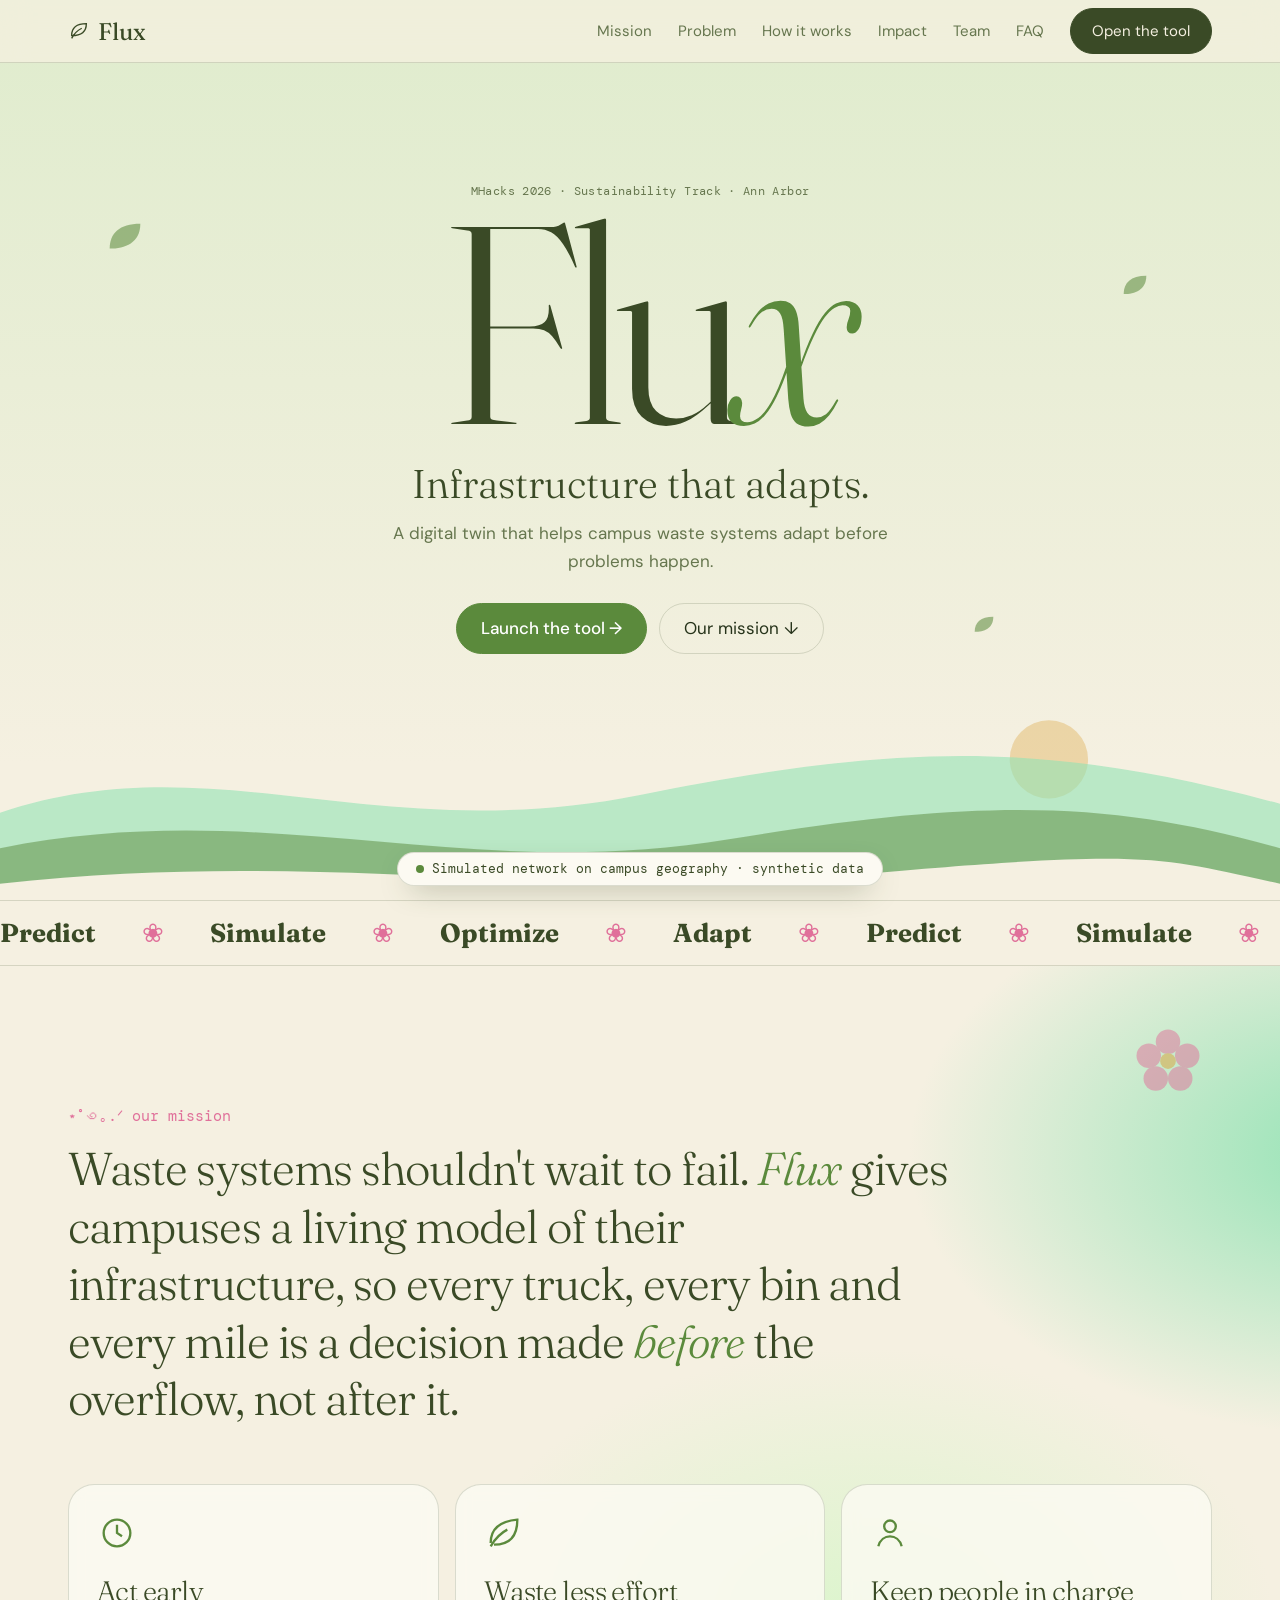
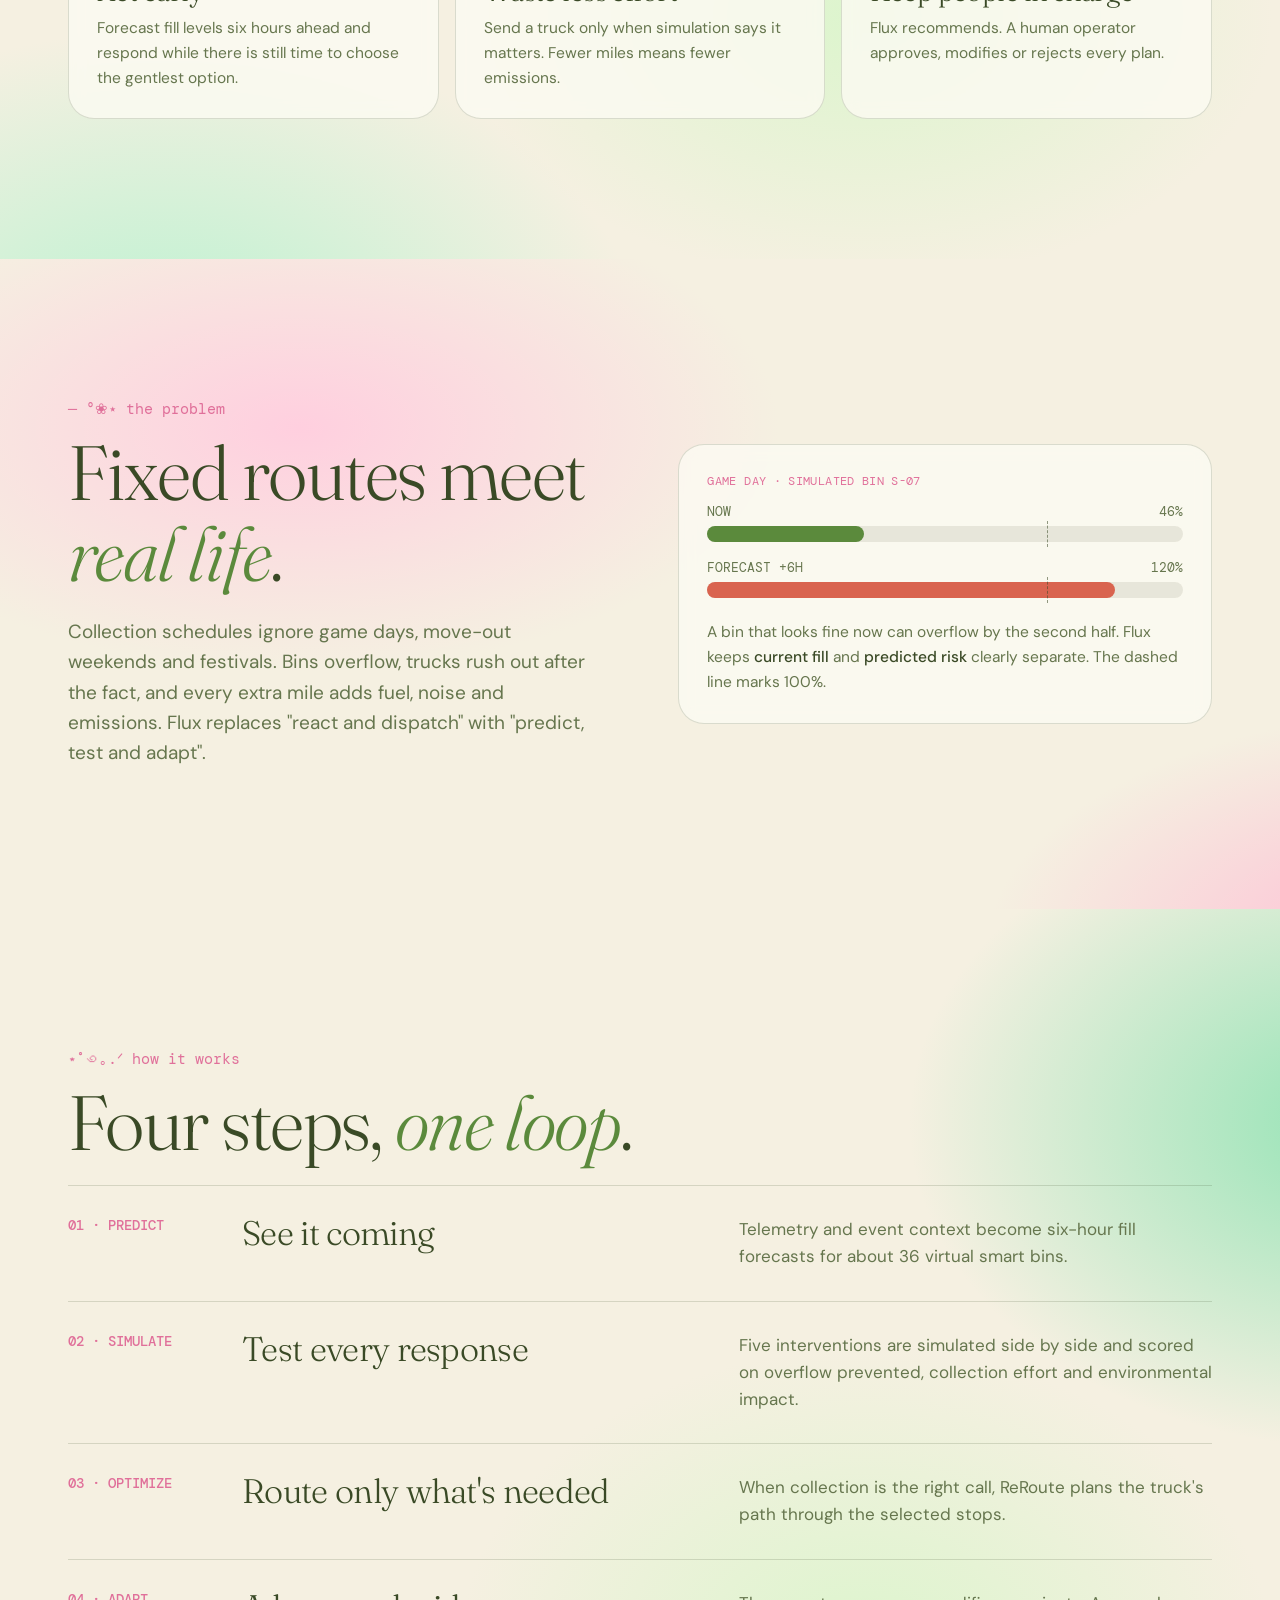
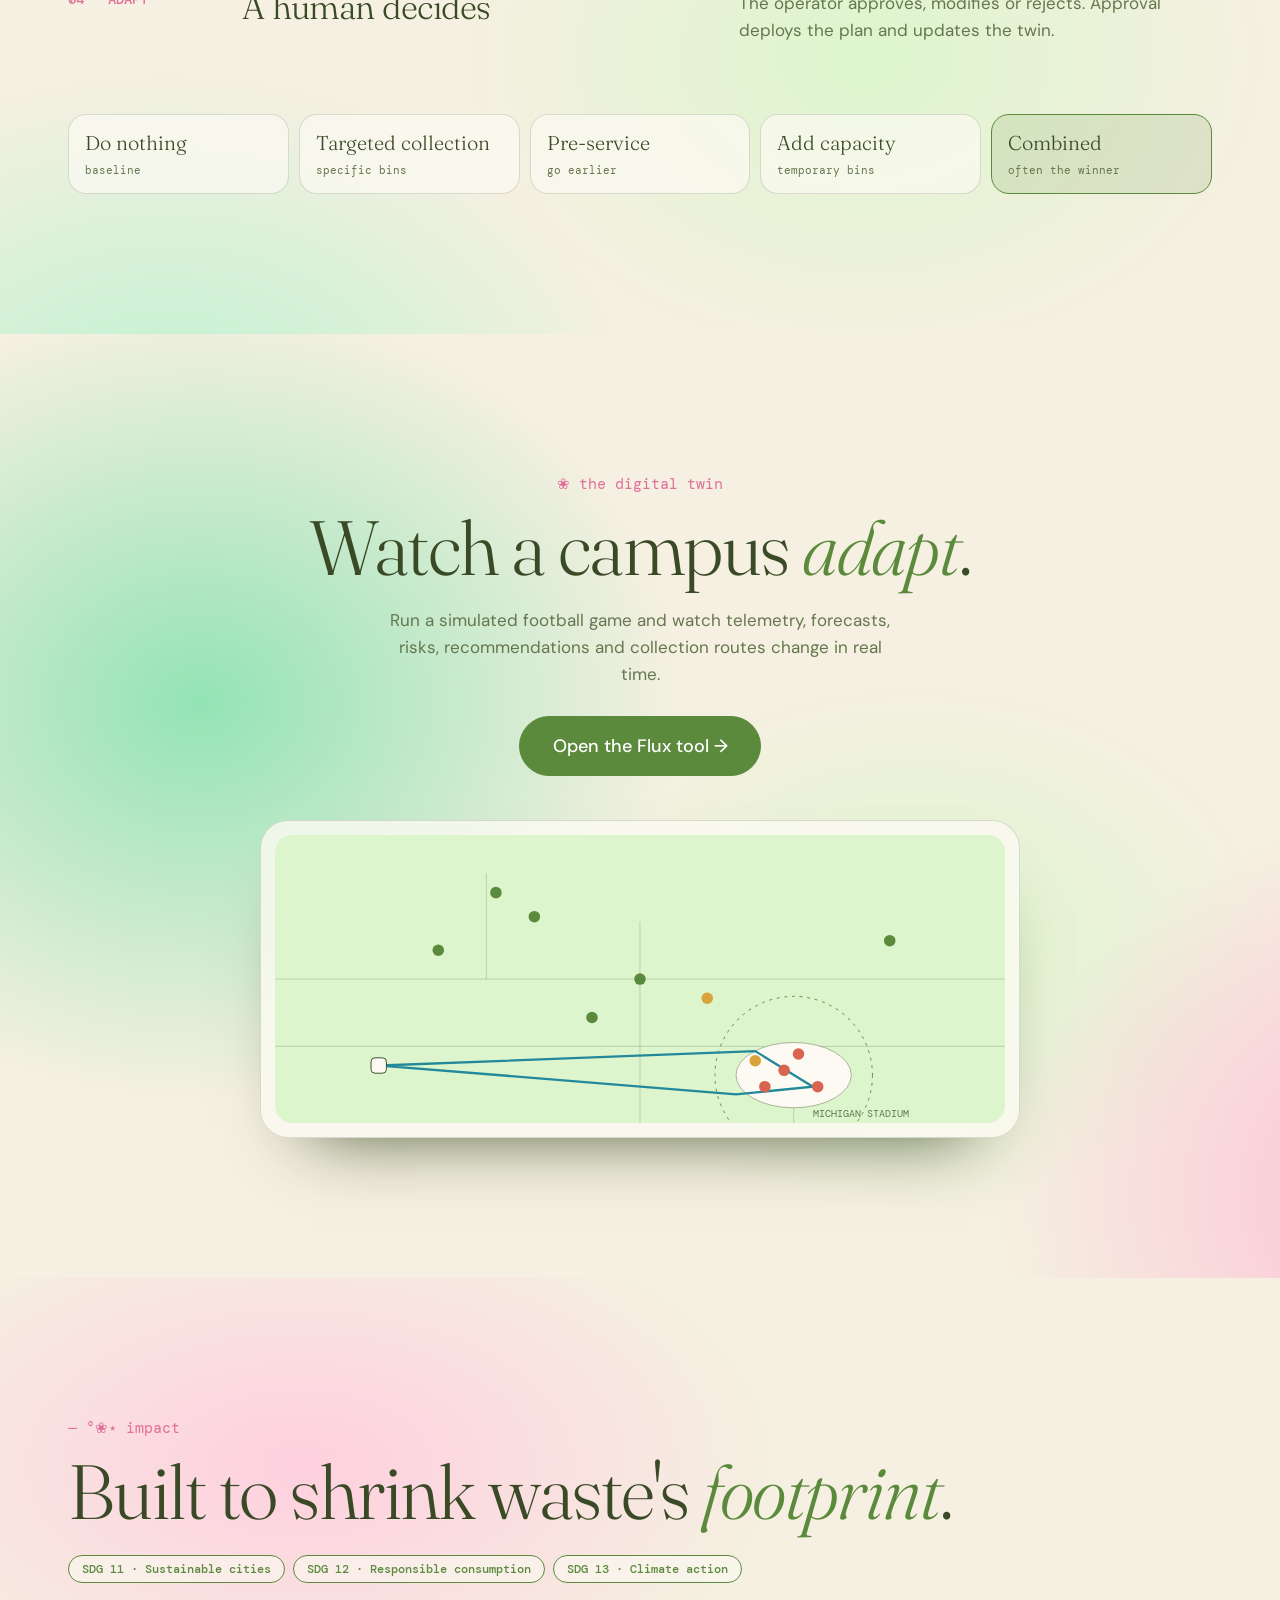
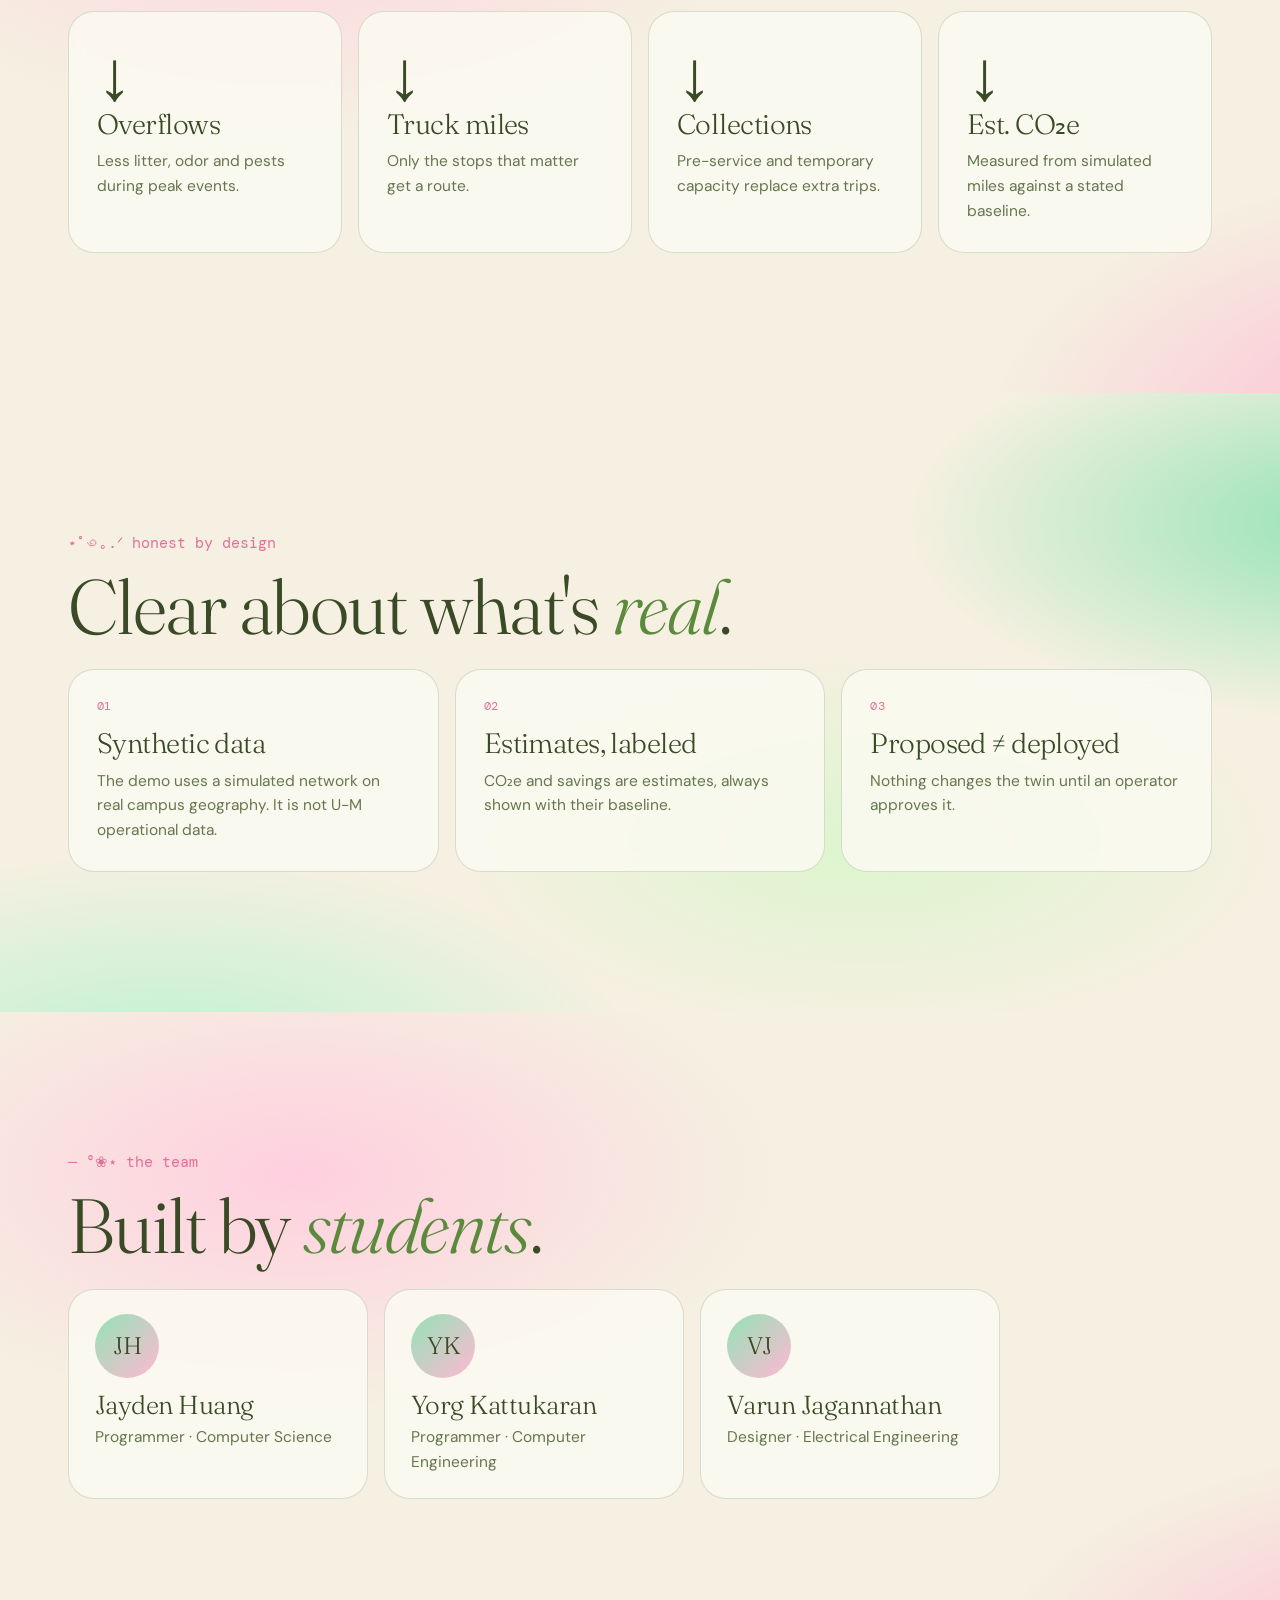
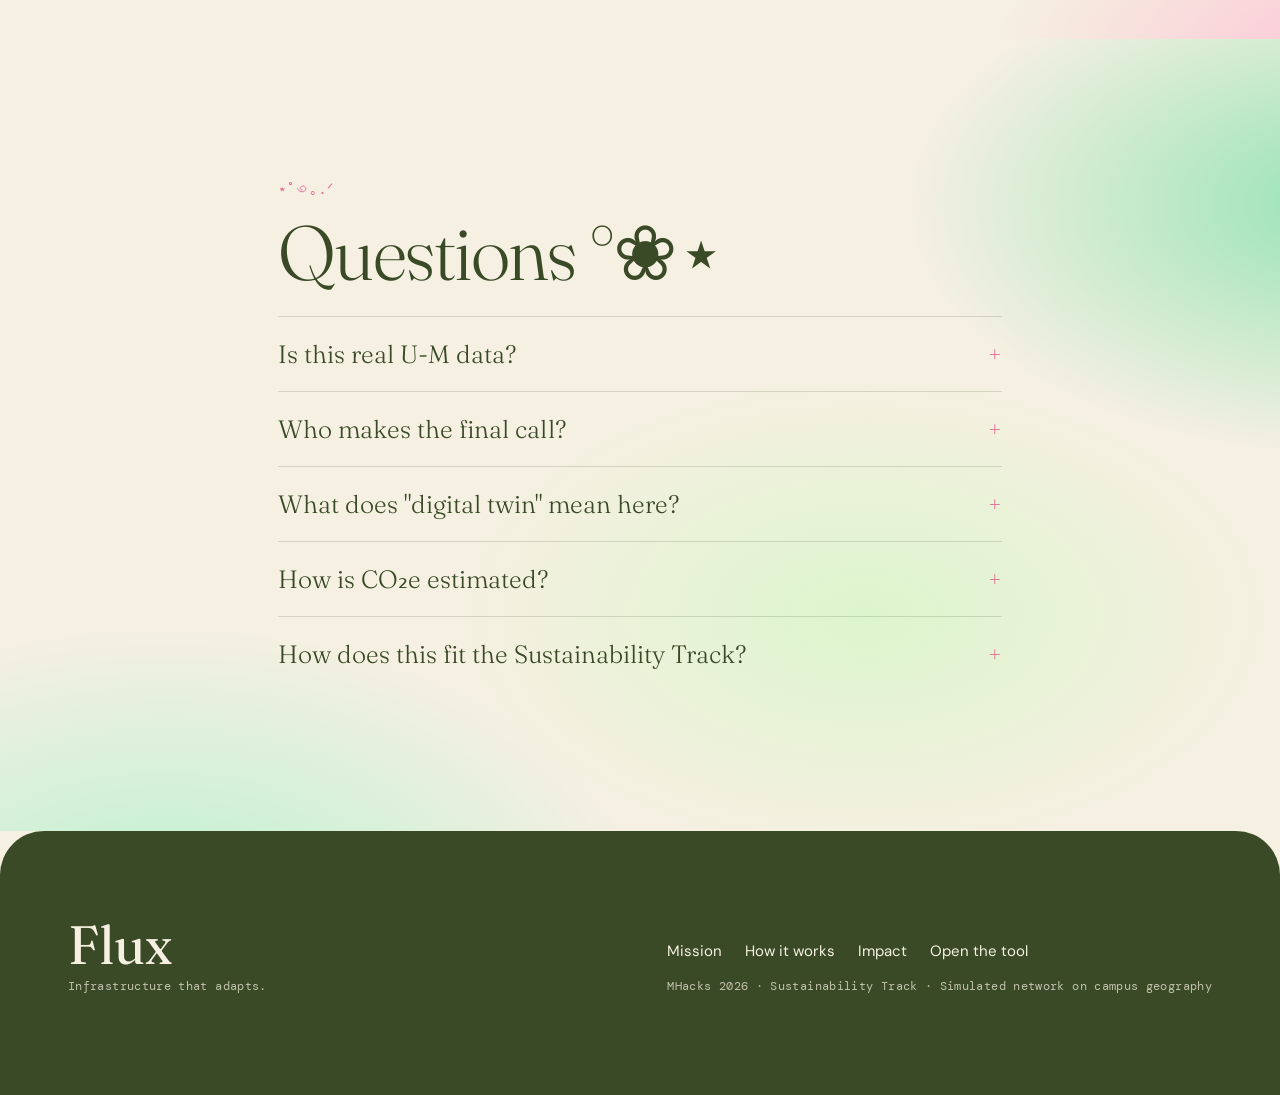
==== commit 31b3ef0f: "got rid of a section on homepage" ====
--- a/homepage.html
+++ b/homepage.html
@@ -715,65 +715,6 @@
                 </div>
 
             </div>
-
-
-            <div class="sc rv">
-
-                <table>
-
-                    <thead>
-
-                        <tr>
-                            <th>30 simulated days</th>
-                            <th>Fixed</th>
-                            <th>Reactive</th>
-                            <th class="f">Flux</th>
-                        </tr>
-
-                    </thead>
-
-
-                    <tbody>
-
-                        <tr>
-                            <td>Overflow events</td>
-                            <td>41</td>
-                            <td>23</td>
-                            <td class="f">4</td>
-                        </tr>
-
-                        <tr>
-                            <td>Truck miles</td>
-                            <td>612</td>
-                            <td>588</td>
-                            <td class="f">471</td>
-                        </tr>
-
-                        <tr>
-                            <td>Collections</td>
-                            <td>420</td>
-                            <td>388</td>
-                            <td class="f">331</td>
-                        </tr>
-
-                        <tr>
-                            <td>Est. CO₂e (kg)</td>
-                            <td>1,190</td>
-                            <td>1,140</td>
-                            <td class="f">915</td>
-                        </tr>
-
-                    </tbody>
-
-                </table>
-
-            </div>
-
-
-            <p class="m" style="margin-top:12px">
-                Placeholder benchmark values until the final run is exported.
-                Synthetic data, not U-M operational data.
-            </p>
 
         </div>
 
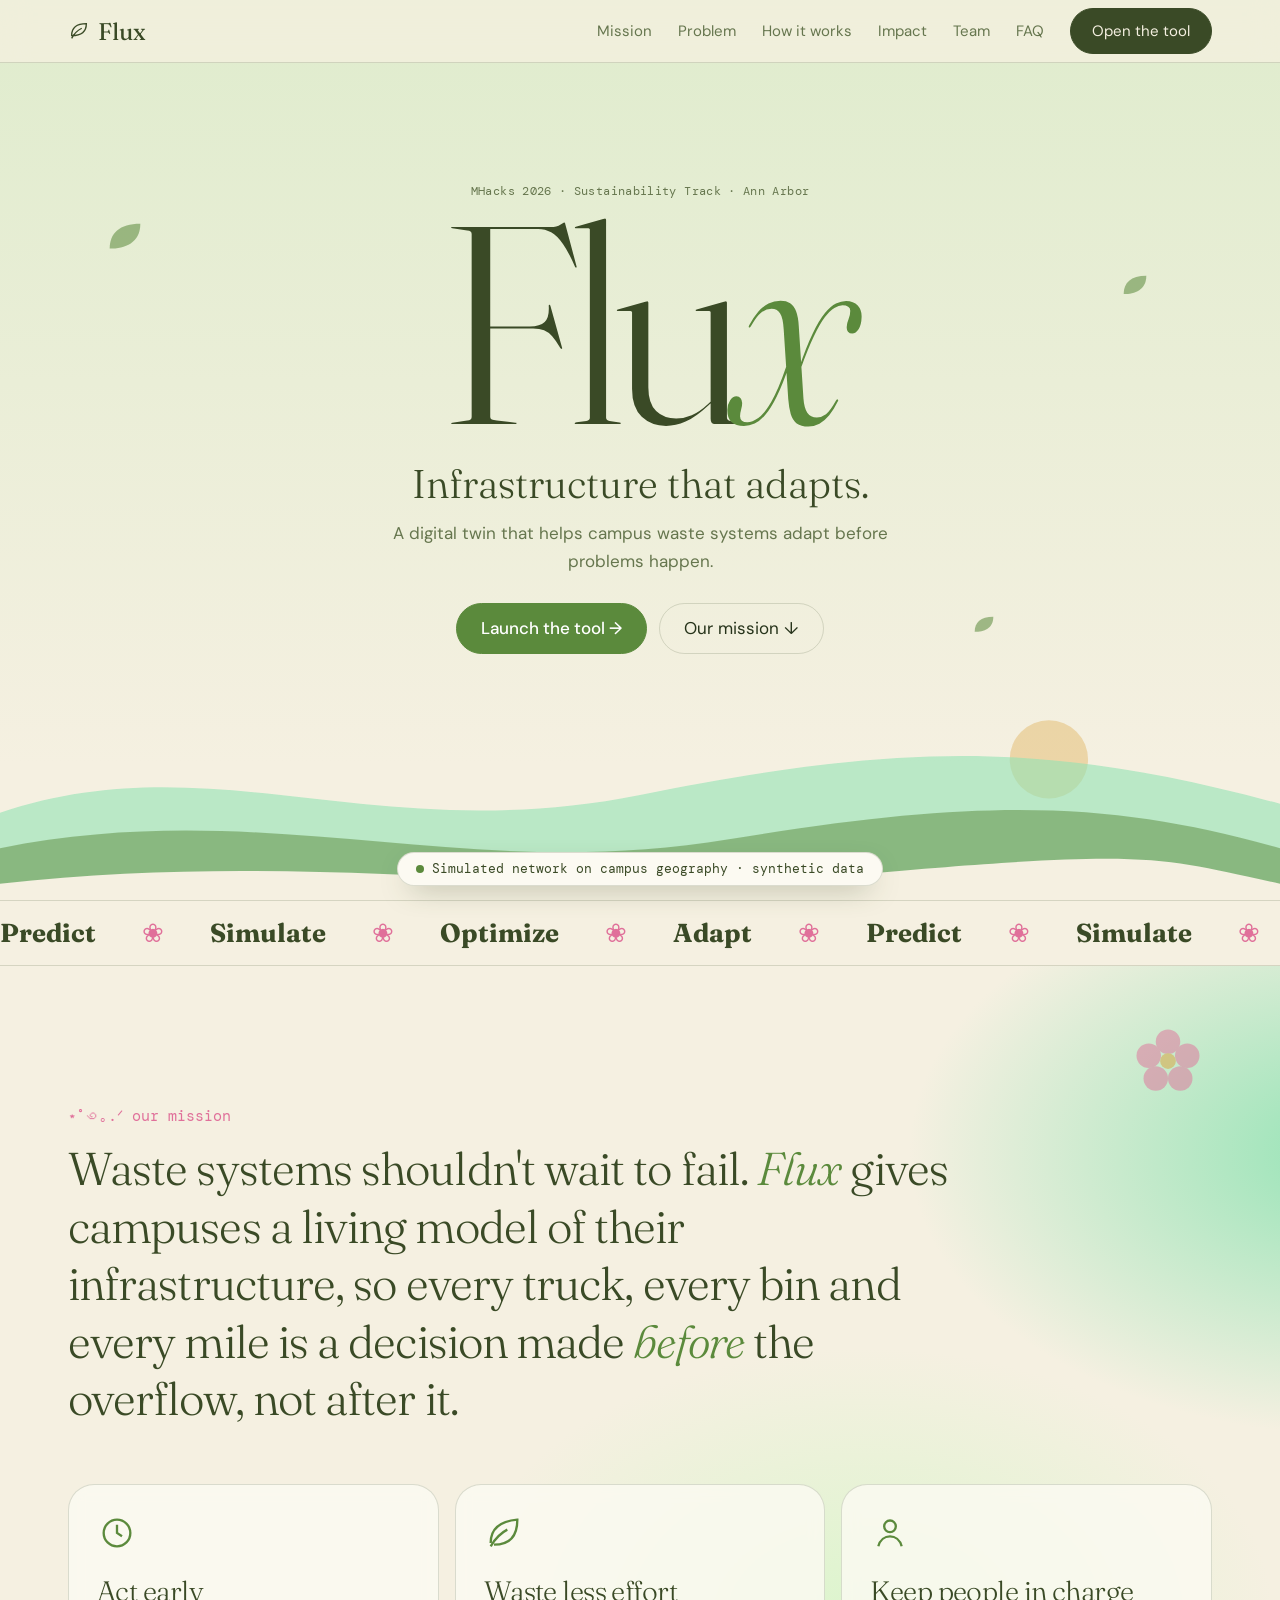
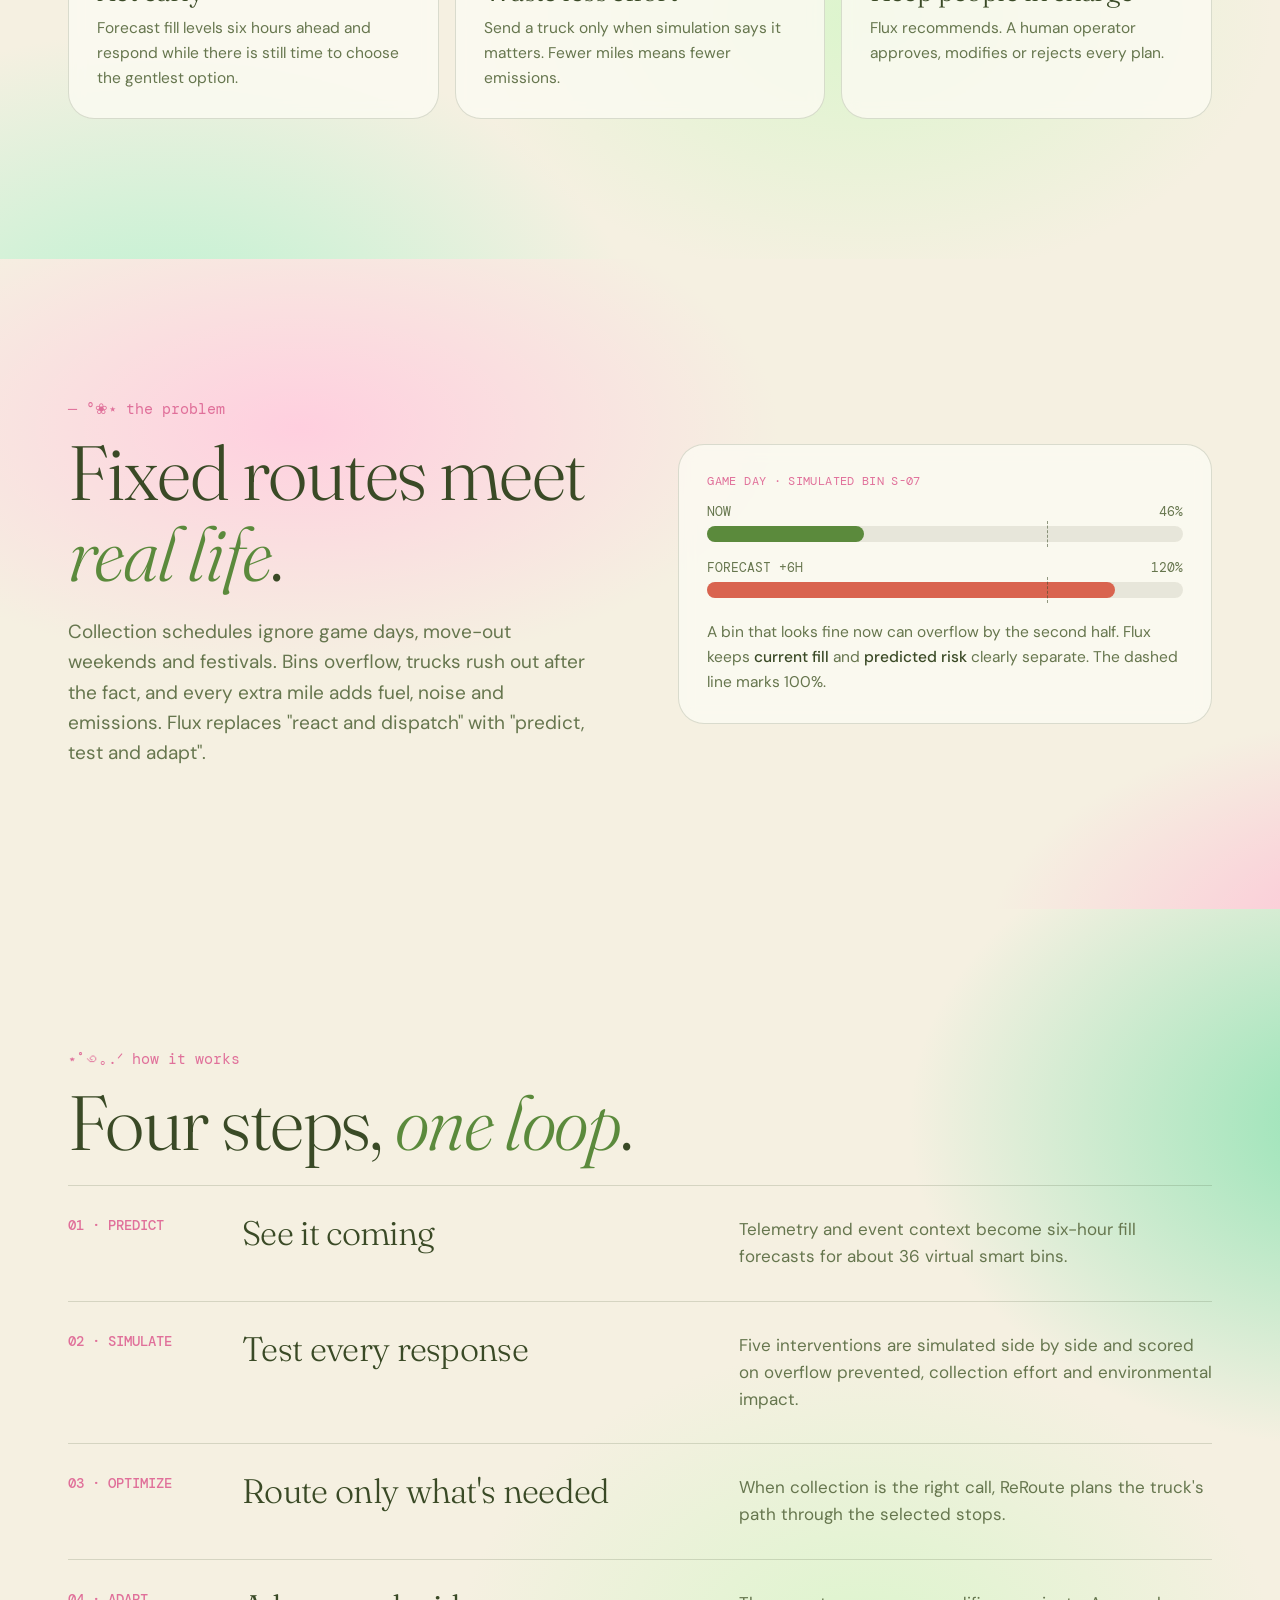
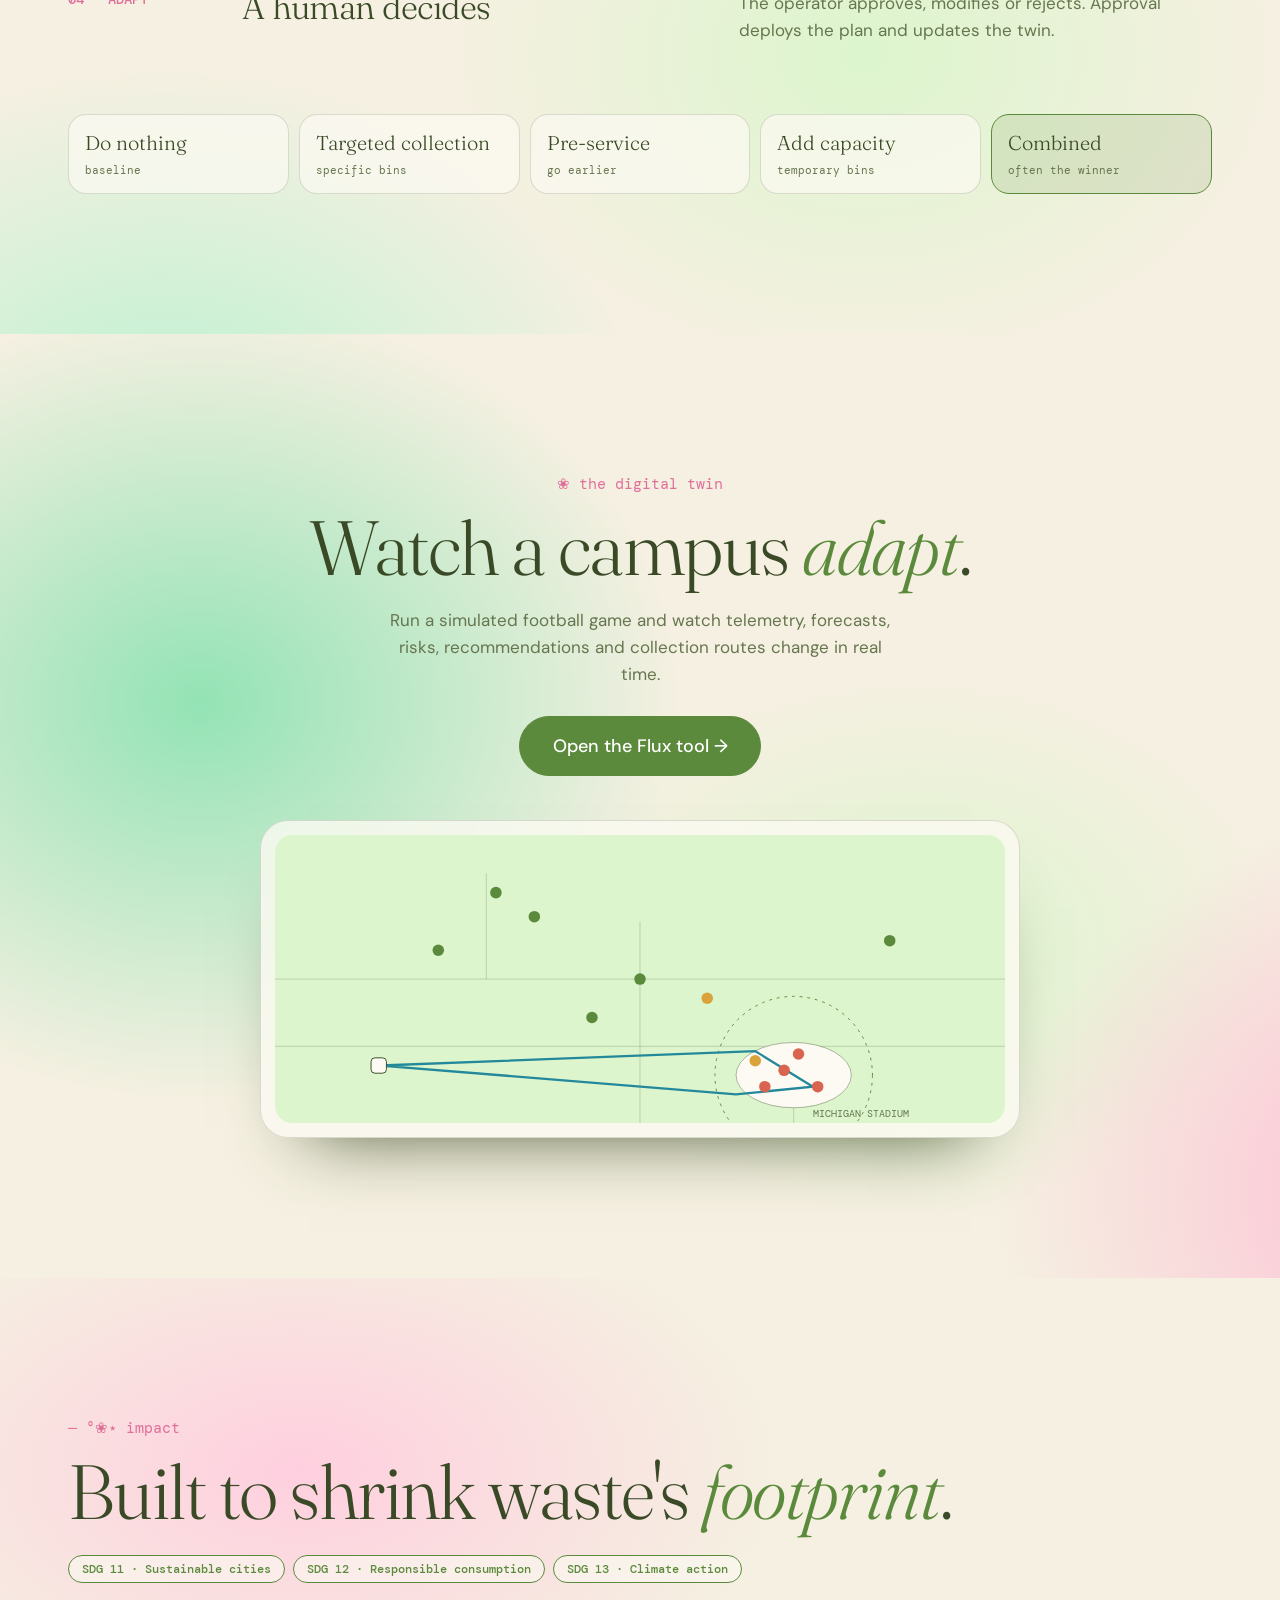
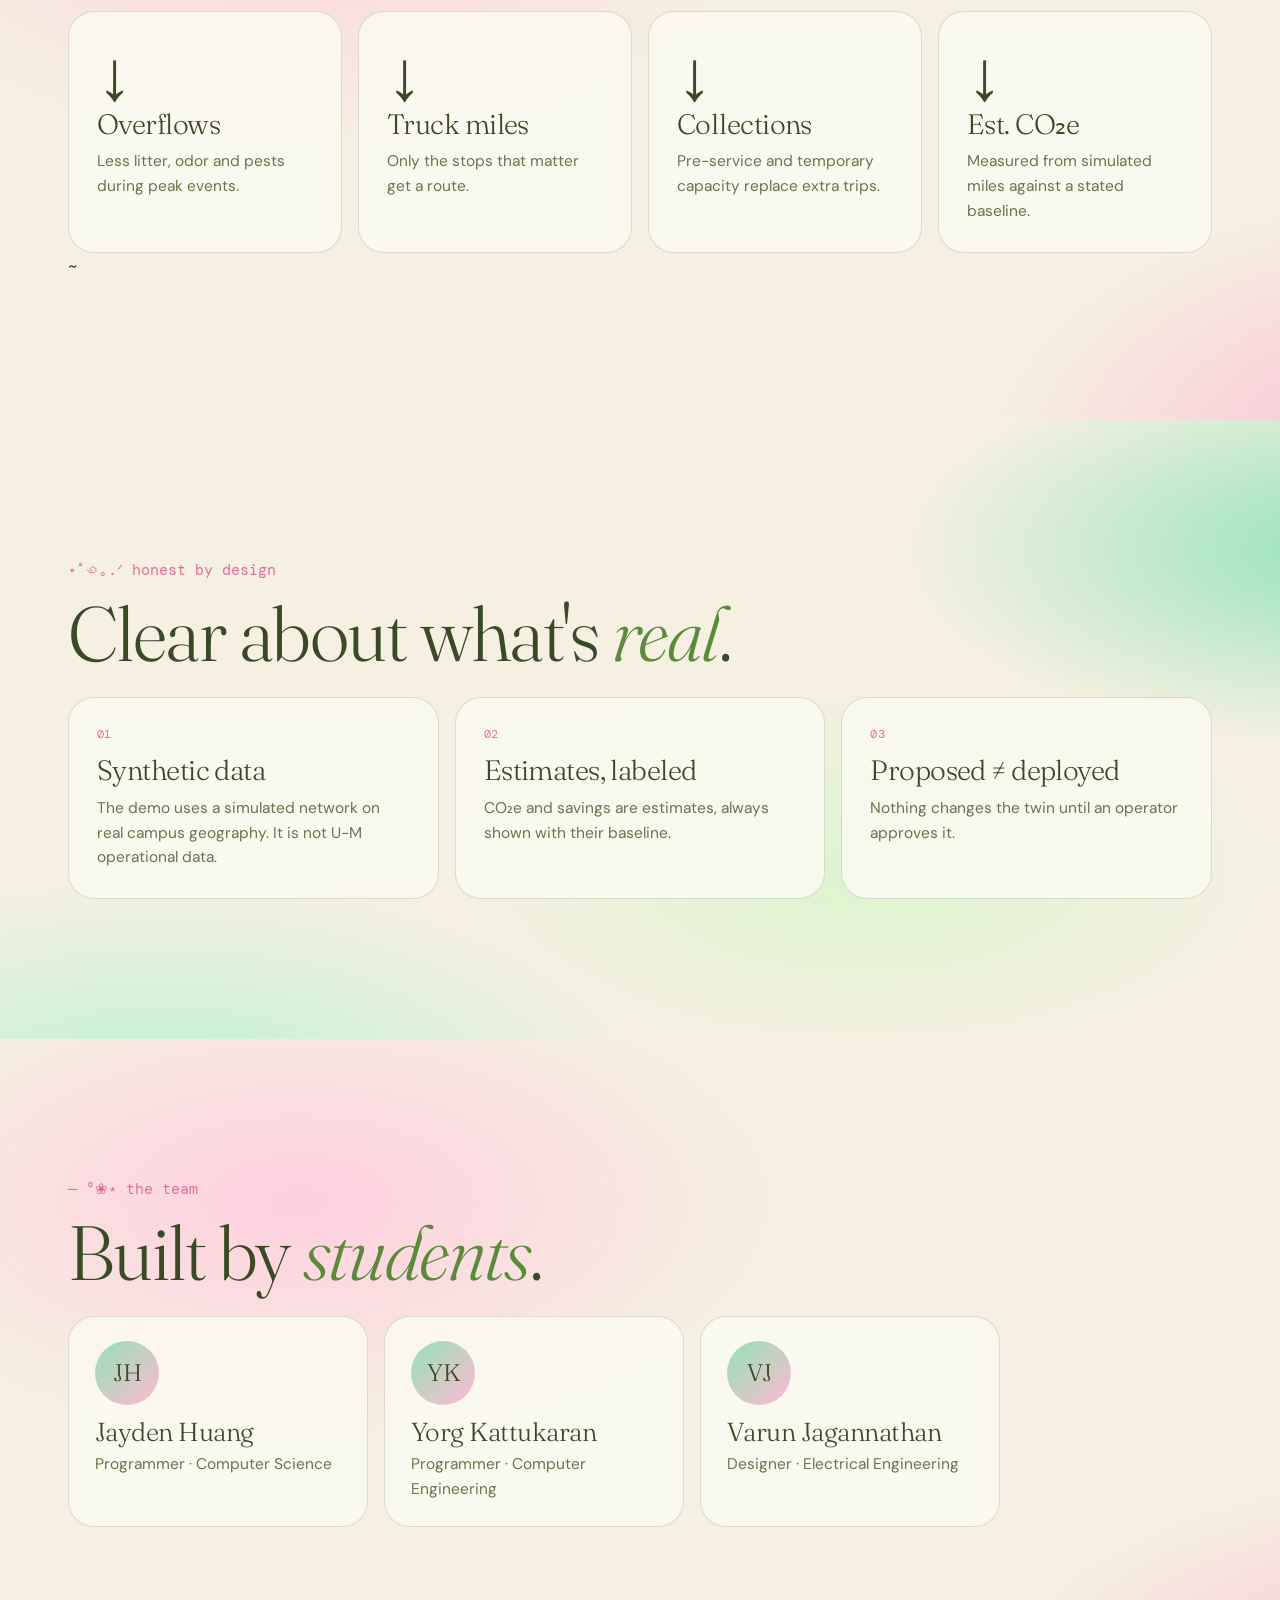
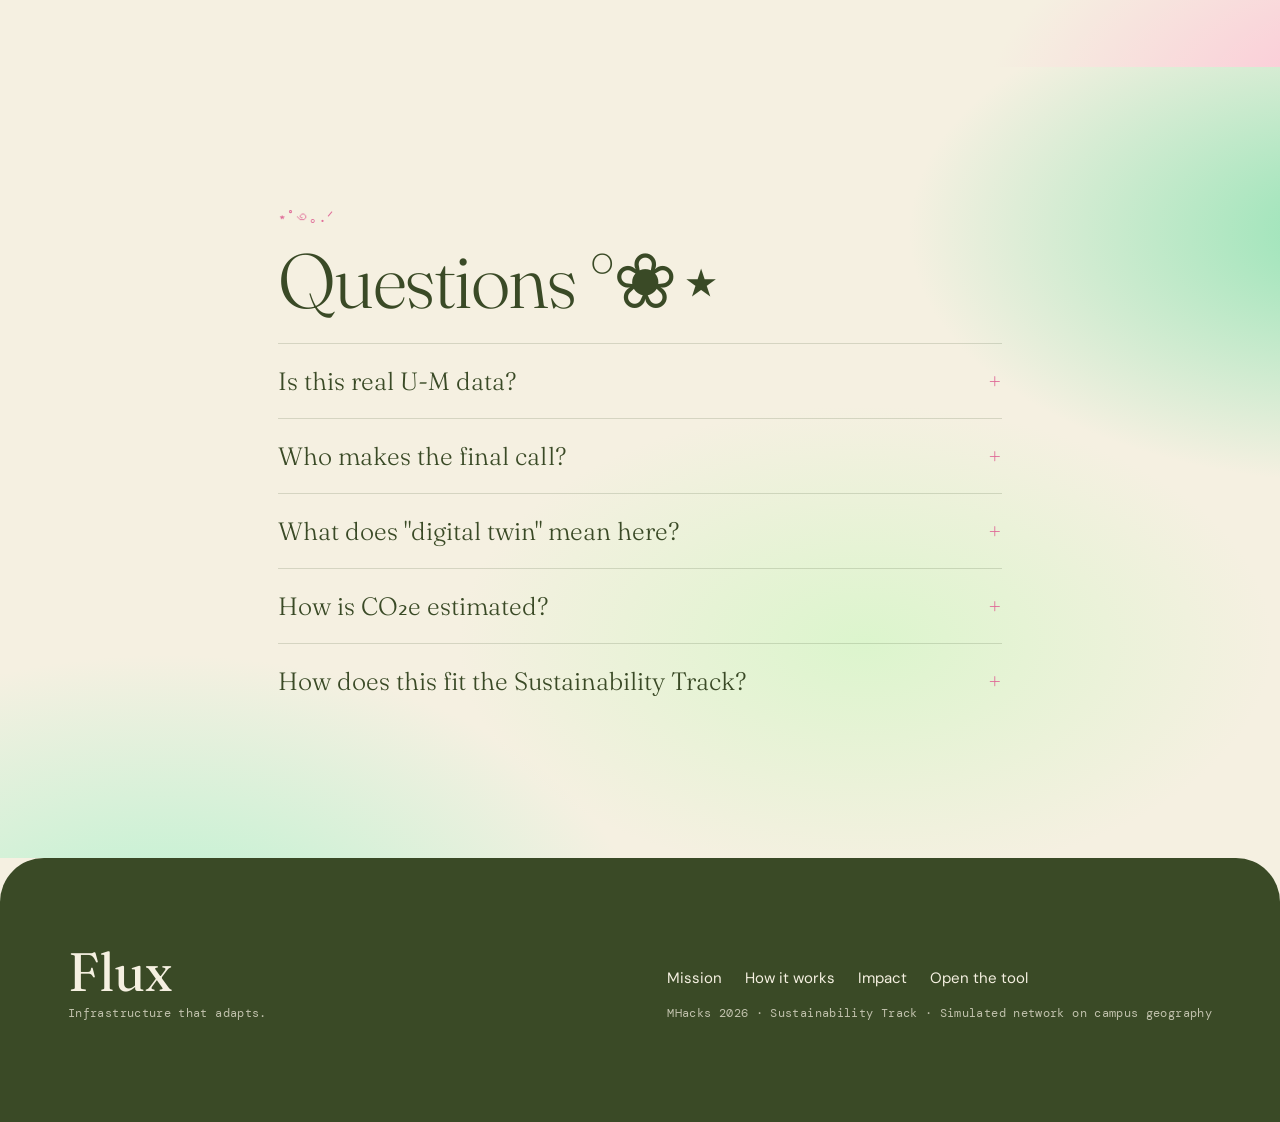
==== commit d1c39208: "final homepage" ====
--- a/homepage.html
+++ b/homepage.html
@@ -714,7 +714,7 @@
 
                 </div>
 
-            </div>
+            </div>~
 
         </div>
 
